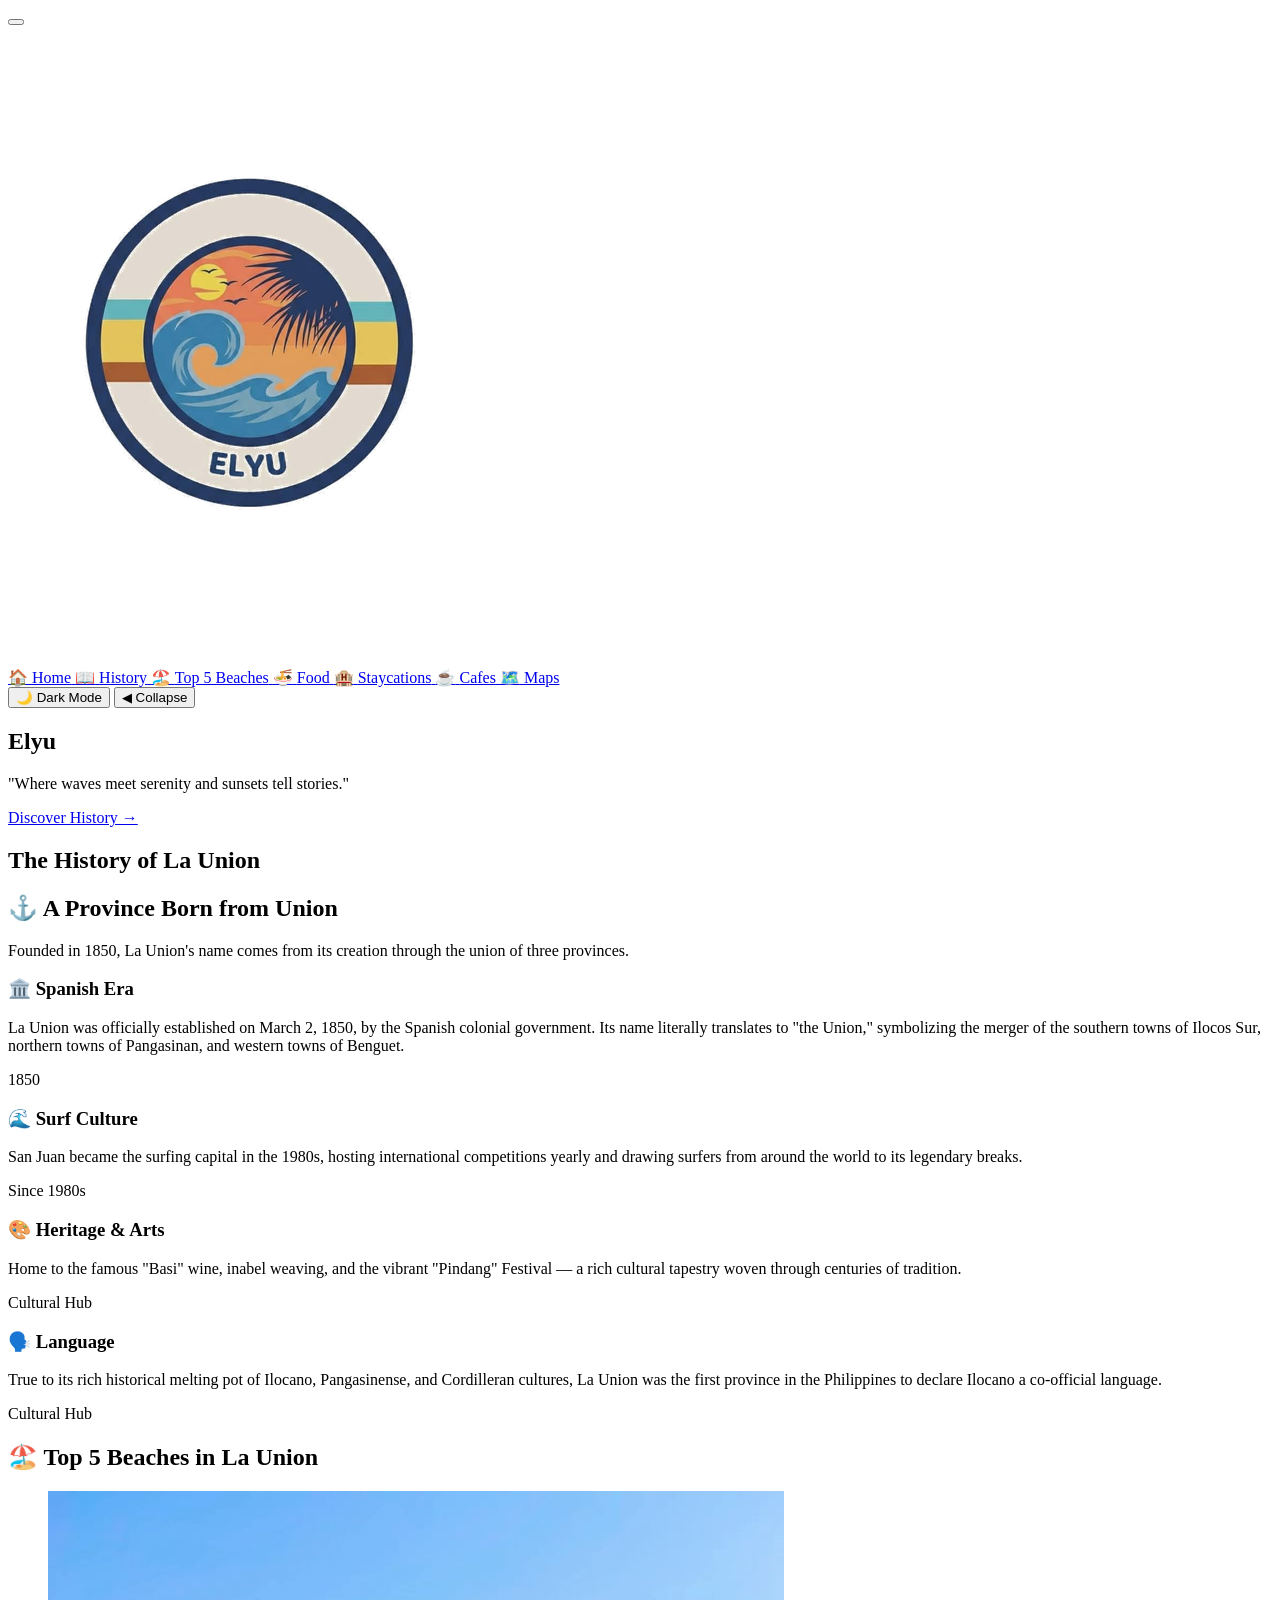
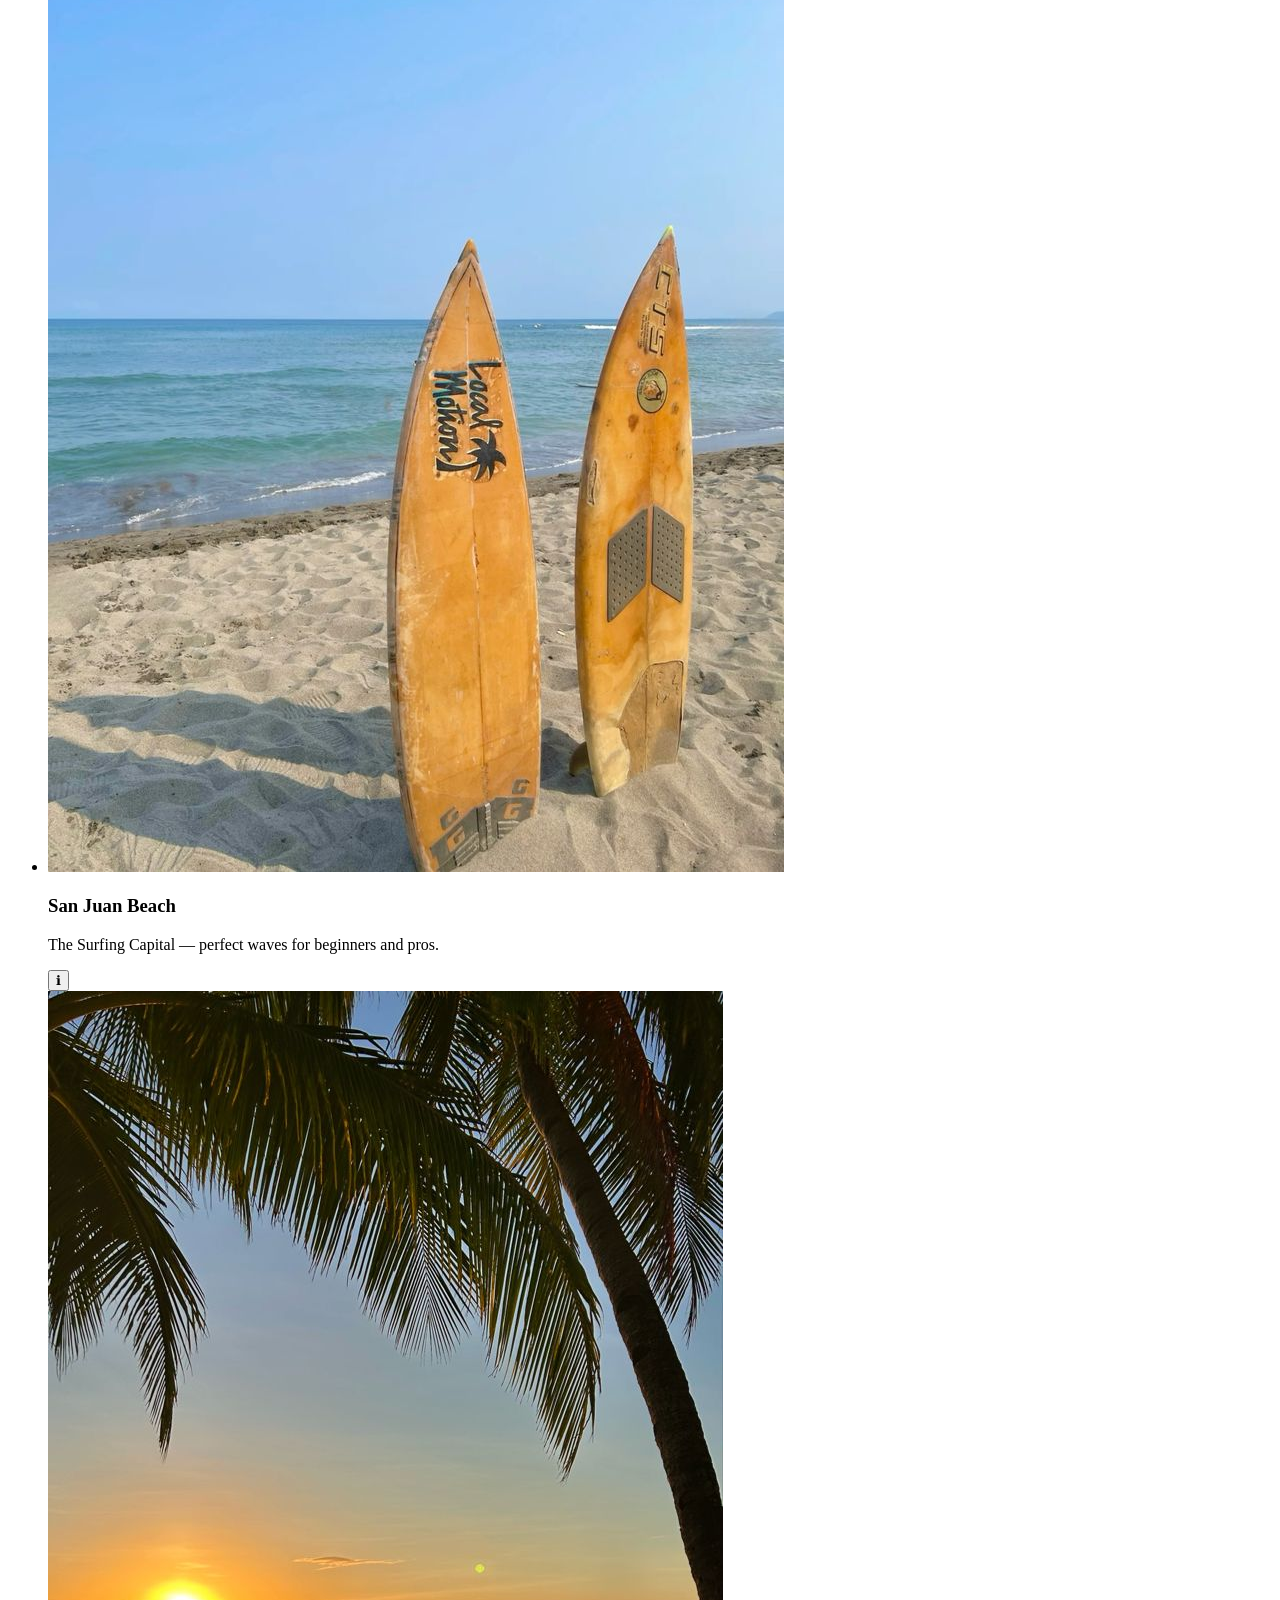
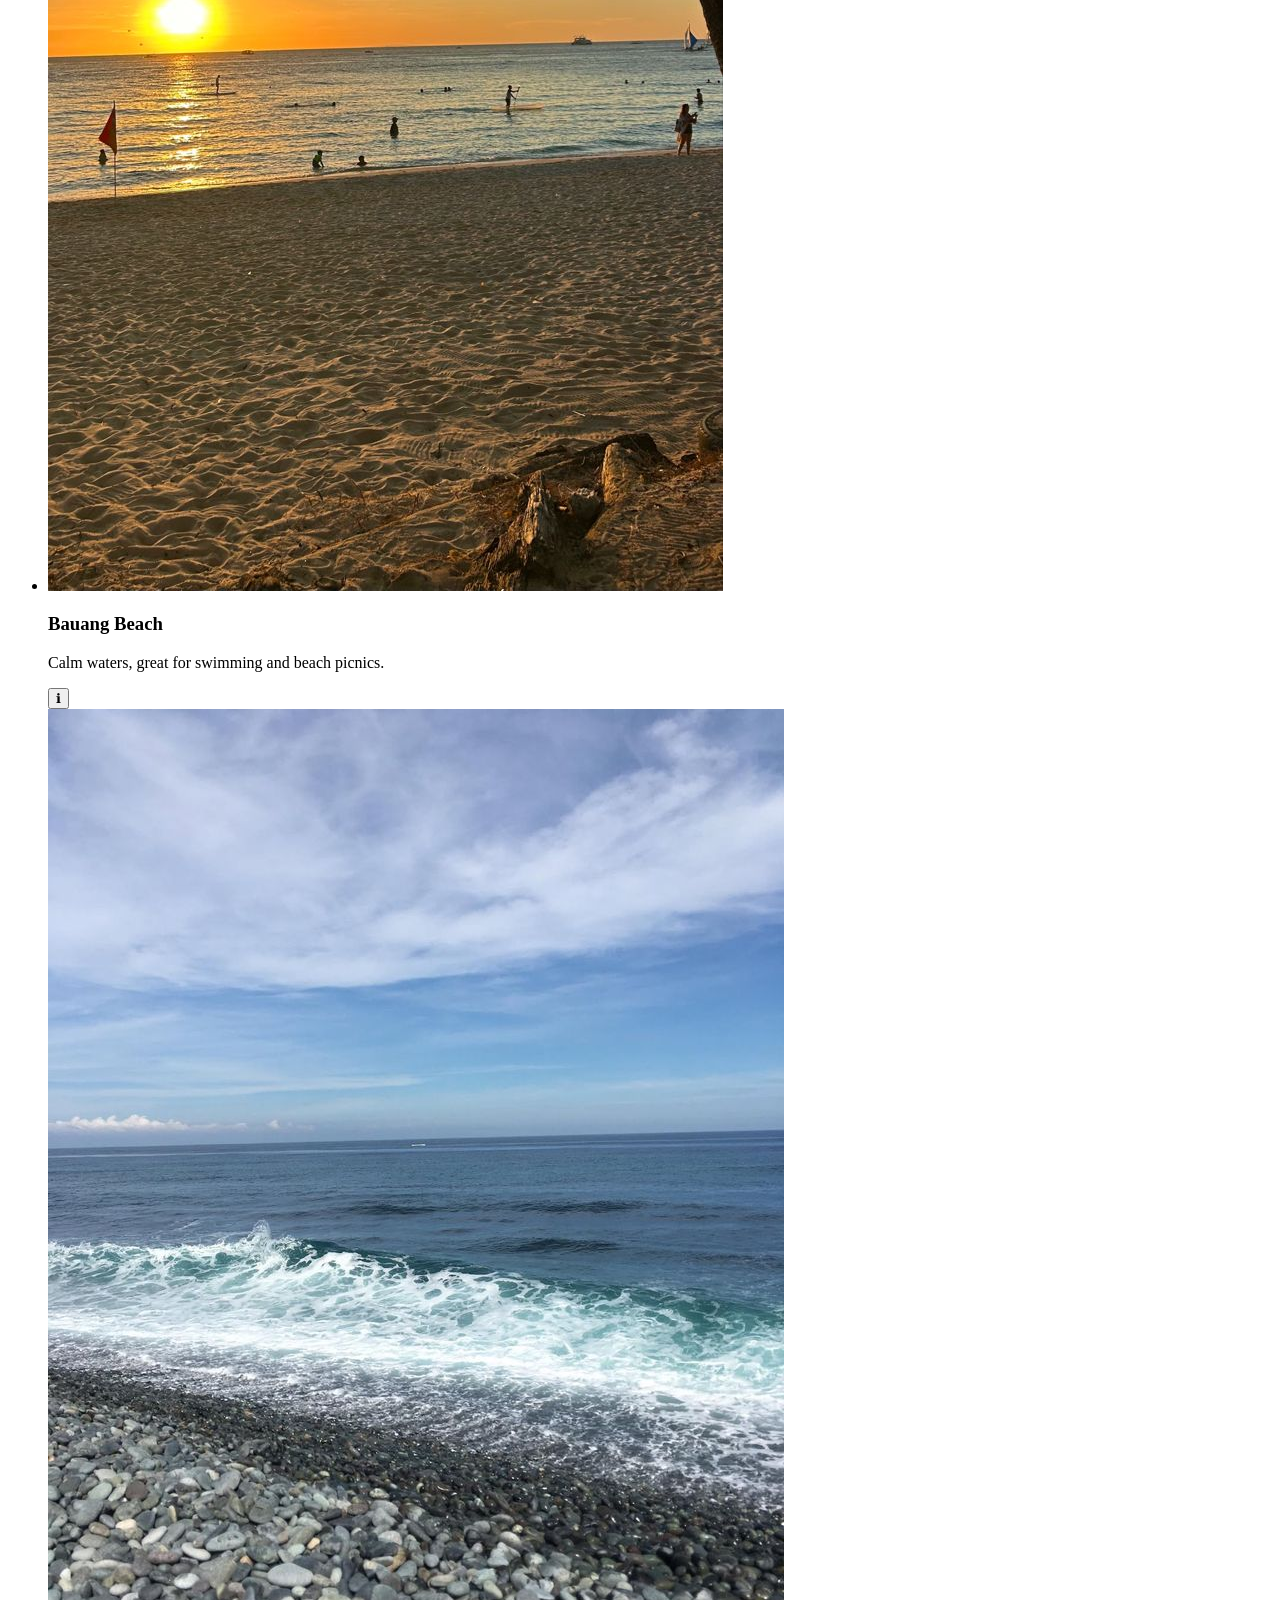
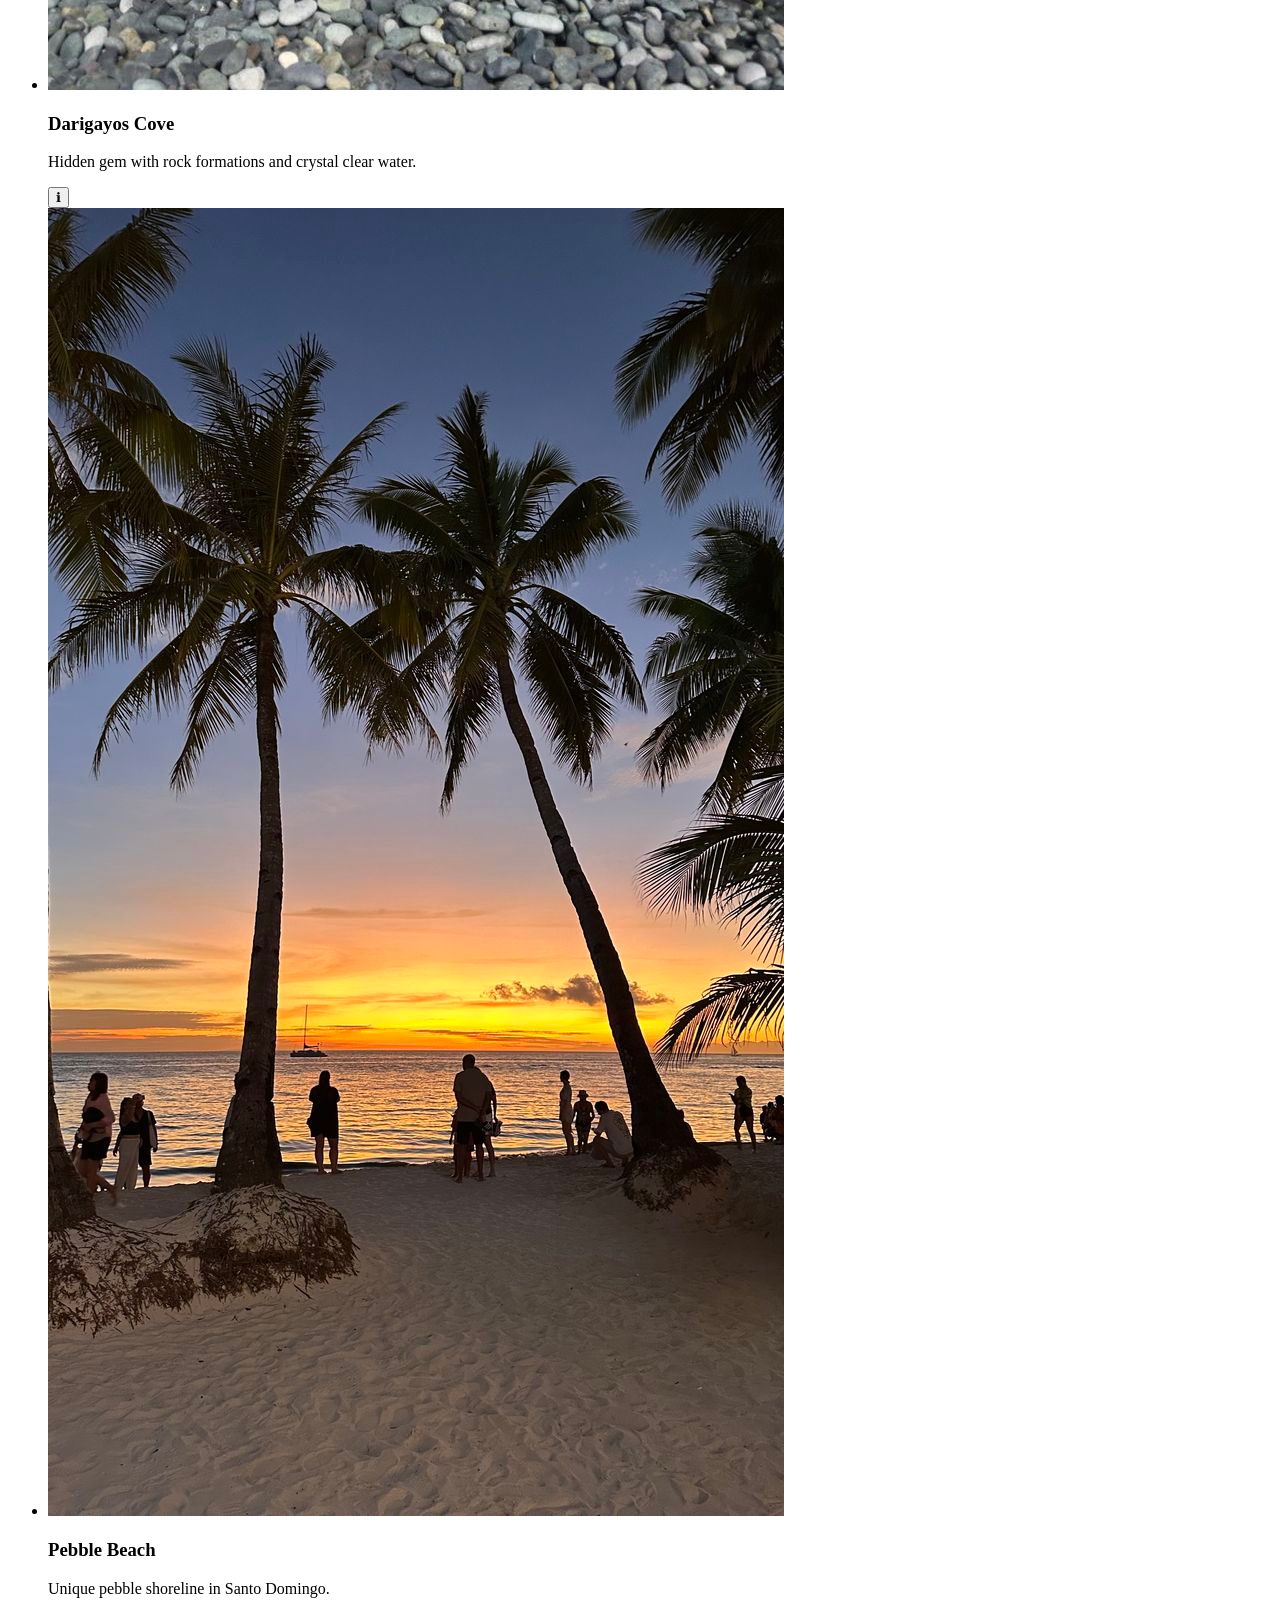
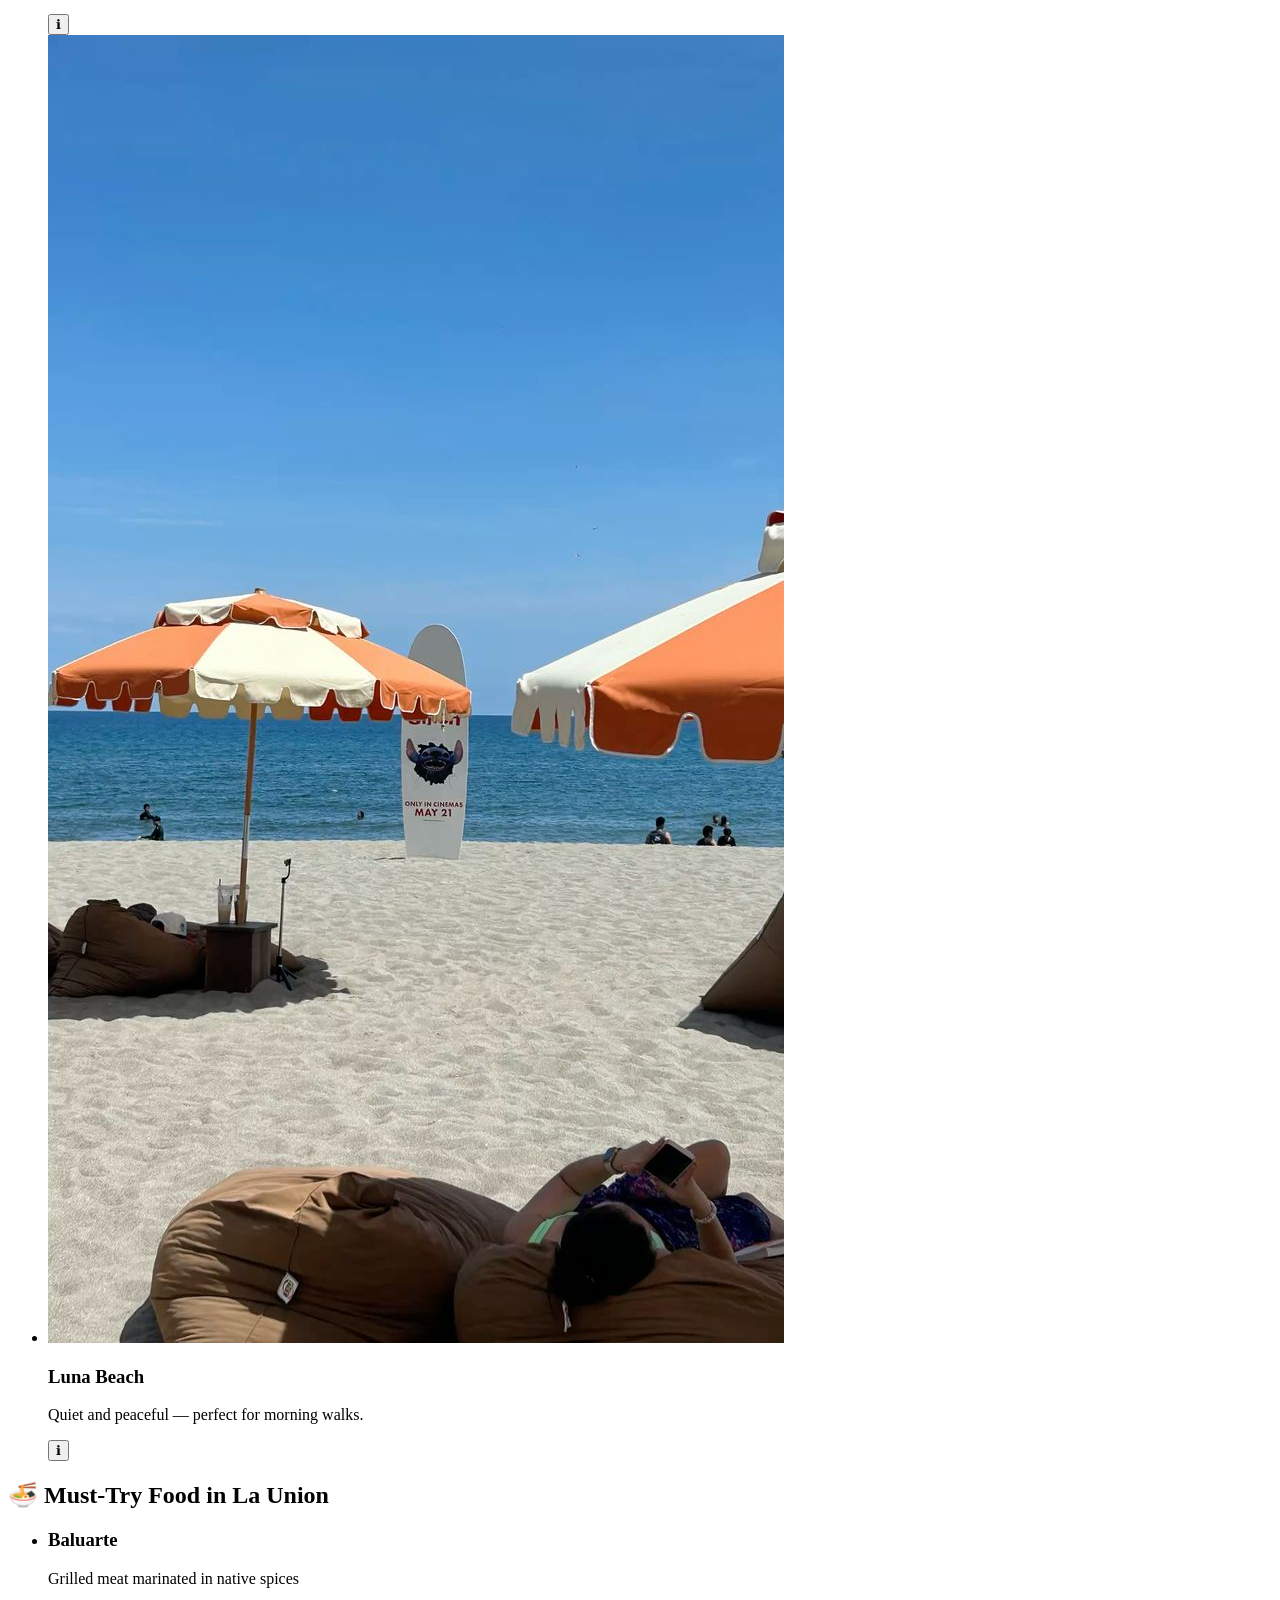
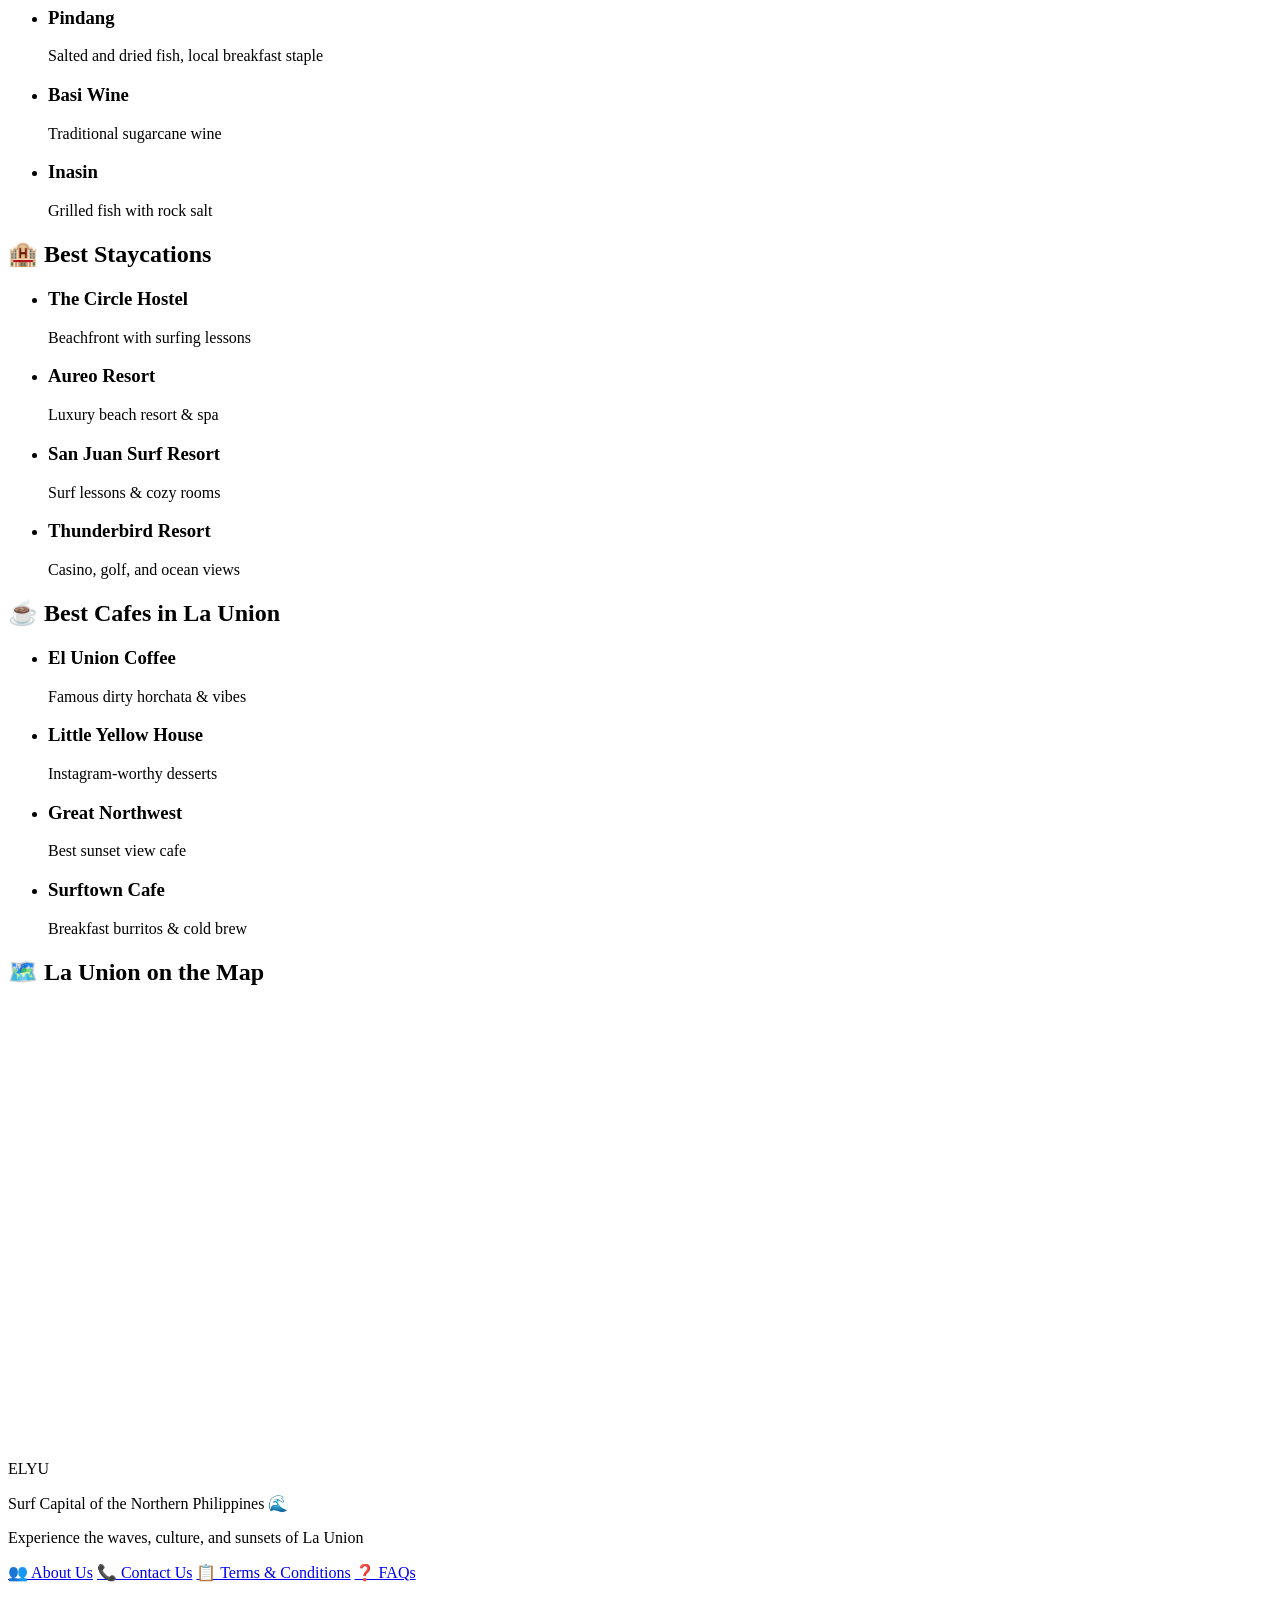
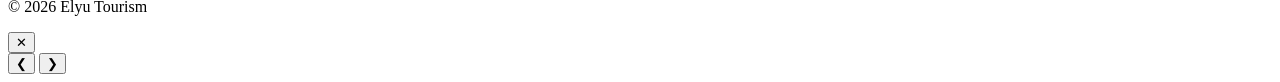
==== index.html @ 04f8121e "Update and rename LAUNION.html to index.html" ====
<!DOCTYPE html>
<html lang="en">
<head>
    <meta charset="UTF-8">
    <meta name="viewport" content="width=device-width, initial-scale=1.0">
    <title>La Union | Surf Capital of the Northern Philippines</title>
    <link rel="preconnect" href="https://fonts.googleapis.com">
    <link rel="preconnect" href="https://fonts.gstatic.com" crossorigin>
    <link href="https://fonts.googleapis.com/css2?family=Montserrat:wght@400;600;700;800&family=Poppins:wght@400;500;600&display=swap" rel="stylesheet">
    <link rel="stylesheet" href="style.css">
</head>
<body>

    <!-- HAMBURGER MENU (mobile only) -->
    <button class="hamburger-btn" id="hamburgerBtn" aria-label="Open menu" aria-expanded="false">
        <span></span><span></span><span></span>
    </button>

    <!-- SIDEBAR OVERLAY (mobile) -->
    <div class="sidebar-overlay" id="sidebarOverlay"></div>

    <!--SIDEBAR-->
    <aside class="sidebar" id="sidebar">
        <div class="logo-container">
            <img src="real.png" alt="ELYU Logo" class="real-img">
        </div>

        <nav>
            <a href="#home">
                <span class="nav-icon">🏠</span>
                <span class="nav-label">Home</span>
            </a>
            <a href="#history">
                <span class="nav-icon">📖</span>
                <span class="nav-label">History</span>
            </a>
            <a href="#beaches">
                <span class="nav-icon">🏖️</span>
                <span class="nav-label">Top 5 Beaches</span>
            </a>
            <a href="#food">
                <span class="nav-icon">🍜</span>
                <span class="nav-label">Food</span>
            </a>
            <a href="#staycations">
                <span class="nav-icon">🏨</span>
                <span class="nav-label">Staycations</span>
            </a>
            <a href="#cafes">
                <span class="nav-icon">☕</span>
                <span class="nav-label">Cafes</span>
            </a>
            <a href="#map">
                <span class="nav-icon">🗺️</span>
                <span class="nav-label">Maps</span>
            </a>
        </nav>

        <!-- Sidebar bottom controls -->
        <div class="sidebar-controls">
            <button class="dark-toggle-btn" id="darkToggle" aria-label="Toggle dark mode">
                <span class="nav-icon" id="darkIcon">🌙</span>
                <span class="btn-label" id="darkLabel">Dark Mode</span>
            </button>
            <button class="sidebar-toggle-btn" id="sidebarToggle" aria-label="Toggle sidebar">
                <span class="nav-icon" id="toggleIcon">◀</span>
                <span class="btn-label" id="toggleLabel">Collapse</span>
            </button>
        </div>
    </aside>

    <!-- MAIN CONTENT -->
    <main id="main">

        <!-- HERO SECTION -->
        <section id="home">
            <div class="hero">
                <h1>Elyu</h1>
                <p>"Where waves meet serenity and sunsets tell stories."</p>
                <a href="#history" class="explore-btn">Discover History →</a>
            </div>
        </section>

        <!-- HISTORY SECTION -->
        <section id="history">
            <h2 class="section-title">The History of La Union</h2>
            <div class="story-hero">
                <h2>⚓ A Province Born from Union</h2>
                <p>Founded in 1850, La Union's name comes from its creation through the union of three provinces.</p>
            </div>
            <div class="story-grid">
                <div class="story-card">
                    <h3>🏛️ Spanish Era</h3>
                    <p>La Union was officially established on March 2, 1850, by the Spanish colonial government. Its name literally translates to "the Union," symbolizing the merger of the southern towns of Ilocos Sur, northern towns of Pangasinan, and western towns of Benguet.</p>
                    <span class="info-badge">1850</span>
                </div>
                <div class="story-card">
                    <h3>🌊 Surf Culture</h3>
                    <p>San Juan became the surfing capital in the 1980s, hosting international competitions yearly and drawing surfers from around the world to its legendary breaks.</p>
                    <span class="info-badge">Since 1980s</span>
                </div>
                <div class="story-card">
                    <h3>🎨 Heritage & Arts</h3>
                    <p>Home to the famous "Basi" wine, inabel weaving, and the vibrant "Pindang" Festival — a rich cultural tapestry woven through centuries of tradition.</p>
                    <span class="info-badge">Cultural Hub</span>
                </div>
                <div class="story-card">
                    <h3>🗣️ Language</h3>
                    <p>True to its rich historical melting pot of Ilocano, Pangasinense, and Cordilleran cultures, La Union was the first province in the Philippines to declare Ilocano a co-official language.</p>
                    <span class="info-badge">Cultural Hub</span>
                </div>
            </div>
        </section>

        <!-- TOP 5 BEACHES -->
        <section id="beaches">
            <h2 class="section-title">🏖️ Top 5 Beaches in La Union</h2>
            <ul class="slides">
                <li data-info="beaches" data-index="0">
                    <img src="La Union 2024.jpg" alt="San Juan Beach">
                    <div class="content">
                        <h3>San Juan Beach</h3>
                        <p>The Surfing Capital — perfect waves for beginners and pros.</p>
                    </div>
                    <button class="info-trigger" aria-label="More info">ℹ</button>
                </li>
                <li data-info="beaches" data-index="1">
                    <img src="download (5).jpg" alt="Bauang Beach">
                    <div class="content">
                        <h3>Bauang Beach</h3>
                        <p>Calm waters, great for swimming and beach picnics.</p>
                    </div>
                    <button class="info-trigger" aria-label="More info">ℹ</button>
                </li>
                <li data-info="beaches" data-index="2">
                    <img src="Pebble Beach Elyu.jpg" alt="Darigayos Cove">
                    <div class="content">
                        <h3>Darigayos Cove</h3>
                        <p>Hidden gem with rock formations and crystal clear water.</p>
                    </div>
                    <button class="info-trigger" aria-label="More info">ℹ</button>
                </li>
                <li data-info="beaches" data-index="3">
                    <img src="download (2).jpg" alt="Pebble Beach">
                    <div class="content">
                        <h3>Pebble Beach</h3>
                        <p>Unique pebble shoreline in Santo Domingo.</p>
                    </div>
                    <button class="info-trigger" aria-label="More info">ℹ</button>
                </li>
                <li data-info="beaches" data-index="4">
                    <img src="luna.jpg" alt="Luna Beach">
                    <div class="content">
                        <h3>Luna Beach</h3>
                        <p>Quiet and peaceful — perfect for morning walks.</p>
                    </div>
                    <button class="info-trigger" aria-label="More info">ℹ</button>
                </li>
            </ul>
        </section>

        <!-- FOOD SECTION -->
        <section id="food">
            <h2 class="section-title">🍜 Must-Try Food in La Union</h2>
            <ul class="gallery-list">
                <li class="gallery-card" data-info="food" data-index="0">
                    <div class="img-holder" style="background-image: url('food.jpg');"></div>
                    <h3>Baluarte</h3>
                    <div class="desc">Grilled meat marinated in native spices</div>
                </li>
                <li class="gallery-card" data-info="food" data-index="1">
                    <div class="img-holder" style="background-image: url('pindand f.jpg');"></div>
                    <h3>Pindang</h3>
                    <div class="desc">Salted and dried fish, local breakfast staple</div>
                </li>
                <li class="gallery-card" data-info="food" data-index="2">
                    <div class="img-holder" style="background-image: url('base wine.jpg');"></div>
                    <h3>Basi Wine</h3>
                    <div class="desc">Traditional sugarcane wine</div>
                </li>
                <li class="gallery-card" data-info="food" data-index="3">
                    <div class="img-holder" style="background-image: url('inasin.jpg');"></div>
                    <h3>Inasin</h3>
                    <div class="desc">Grilled fish with rock salt</div>
                </li>
            </ul>
        </section>

        <!-- STAYCATIONS -->
        <section id="staycations">
            <h2 class="section-title">🏨 Best Staycations</h2>
            <ul class="gallery-list">
                <li class="gallery-card" data-info="stays" data-index="0">
                    <div class="img-holder" style="background-image: url('circle.jpg');"></div>
                    <h3>The Circle Hostel</h3>
                    <div class="desc">Beachfront with surfing lessons</div>
                </li>
                <li class="gallery-card" data-info="stays" data-index="1">
                    <div class="img-holder" style="background-image: url('aureo.jpg');"></div>
                    <h3>Aureo Resort</h3>
                    <div class="desc">Luxury beach resort & spa</div>
                </li>
                <li class="gallery-card" data-info="stays" data-index="2">
                    <div class="img-holder" style="background-image: url('san juan.jpg');"></div>
                    <h3>San Juan Surf Resort</h3>
                    <div class="desc">Surf lessons & cozy rooms</div>
                </li>
                <li class="gallery-card" data-info="stays" data-index="3">
                    <div class="img-holder" style="background-image: url('thunderbird.jpg');"></div>
                    <h3>Thunderbird Resort</h3>
                    <div class="desc">Casino, golf, and ocean views</div>
                </li>
            </ul>
        </section>

        <!-- CAFES -->
        <section id="cafes">
            <h2 class="section-title">☕ Best Cafes in La Union</h2>
            <ul class="gallery-list">
                <li class="gallery-card" data-info="cafes" data-index="0">
                    <div class="img-holder" style="background-image: url('El Union Coffee.jpg');"></div>
                    <h3>El Union Coffee</h3>
                    <div class="desc">Famous dirty horchata & vibes</div>
                </li>
                <li class="gallery-card" data-info="cafes" data-index="1">
                    <div class="img-holder" style="background-image: url('yellow.jpg');"></div>
                    <h3>Little Yellow House</h3>
                    <div class="desc">Instagram-worthy desserts</div>
                </li>
                <li class="gallery-card" data-info="cafes" data-index="2">
                    <div class="img-holder" style="background-image: url('great.jpg');"></div>
                    <h3>Great Northwest</h3>
                    <div class="desc">Best sunset view cafe</div>
                </li>
                <li class="gallery-card" data-info="cafes" data-index="3">
                    <div class="img-holder" style="background-image: url('surf cafe.jpg');"></div>
                    <h3>Surftown Cafe</h3>
                    <div class="desc">Breakfast burritos & cold brew</div>
                </li>
            </ul>
        </section>

        <!-- MAP SECTION -->
        <section id="map">
            <h2 class="section-title">🗺️ La Union on the Map</h2>
            <div class="map-container">
                <iframe
                    src="https://www.google.com/maps/embed?pb=!1m18!1m12!1m3!1d246046.20143296398!2d120.1682!3d16.6195!2m3!1f0!2f0!3f0!3m2!1i1024!2i768!4f13.1!3m3!1m2!1s0x3391c62e5bd83e51%3A0x9b7fcf5b7c98c9a6!2sLa%20Union!5e0!3m2!1sen!2sph!4v1680000000000!5m2!1sen!2sph"
                    width="100%" height="450" style="border:0; border-radius: 24px;" allowfullscreen="" loading="lazy"
                    referrerpolicy="no-referrer-when-downgrade" title="La Union Map">
                </iframe>
            </div>
        </section>

        <!-- ===== FOOTER ===== -->
        <footer>
            <div class="footer-inner">
                <div class="footer-logo">ELYU</div>
                <p>Surf Capital of the Northern Philippines 🌊</p>
                <p>Experience the waves, culture, and sunsets of La Union</p>
                <div class="footer-divider"></div>
                <div class="footer-socials">
                    <a href="about.html" rel="noopener">👥 About Us</a>
                    <a href="contact.html" rel="noopener">📞 Contact Us</a>
                    <a href="terms.html" rel="noopener">📋 Terms & Conditions</a>
                    <a href="faqs.html" rel="noopener">❓ FAQs</a>
                </div>
                <p class="footer-copy">© 2026 Elyu Tourism</p>
            </div>
        </footer>

    <!-- INFO MODAL -->
    <div class="modal-overlay" id="infoModal" role="dialog" aria-modal="true" aria-label="Info panel">
        <div class="modal-panel" id="modalPanel">
            <button class="modal-close-btn" id="modalClose" aria-label="Close">✕</button>

            <!-- Image Carousel (beaches) -->
            <div class="modal-carousel" id="modalCarousel">
                <div class="carousel-track" id="carouselTrack"></div>
                <button class="carousel-arrow carousel-prev" id="carouselPrev" aria-label="Previous image">&#10094;</button>
                <button class="carousel-arrow carousel-next" id="carouselNext" aria-label="Next image">&#10095;</button>
                <div class="carousel-indicators" id="carouselIndicators"></div>
            </div>

            <!-- Fallback banner (non-beach) -->
            <div class="modal-banner" id="modalBanner"></div>

            <div class="modal-body">
                <div class="modal-category" id="modalCategory"></div>
                <div class="modal-title" id="modalTitle"></div>
                <div class="modal-location" id="modalLocation"></div>
                <div class="modal-desc" id="modalDesc"></div>

                <!-- Restaurants section (food) -->
                <div class="modal-restaurants" id="modalRestaurants"></div>

                <div class="modal-facts" id="modalFacts"></div>
                <div class="modal-rating" id="modalRating"></div>

                <!-- Action buttons -->
                <div class="modal-actions" id="modalActions"></div>
            </div>
        </div>
    </div>

    <script src="script.js"></script>
</body>
</html>
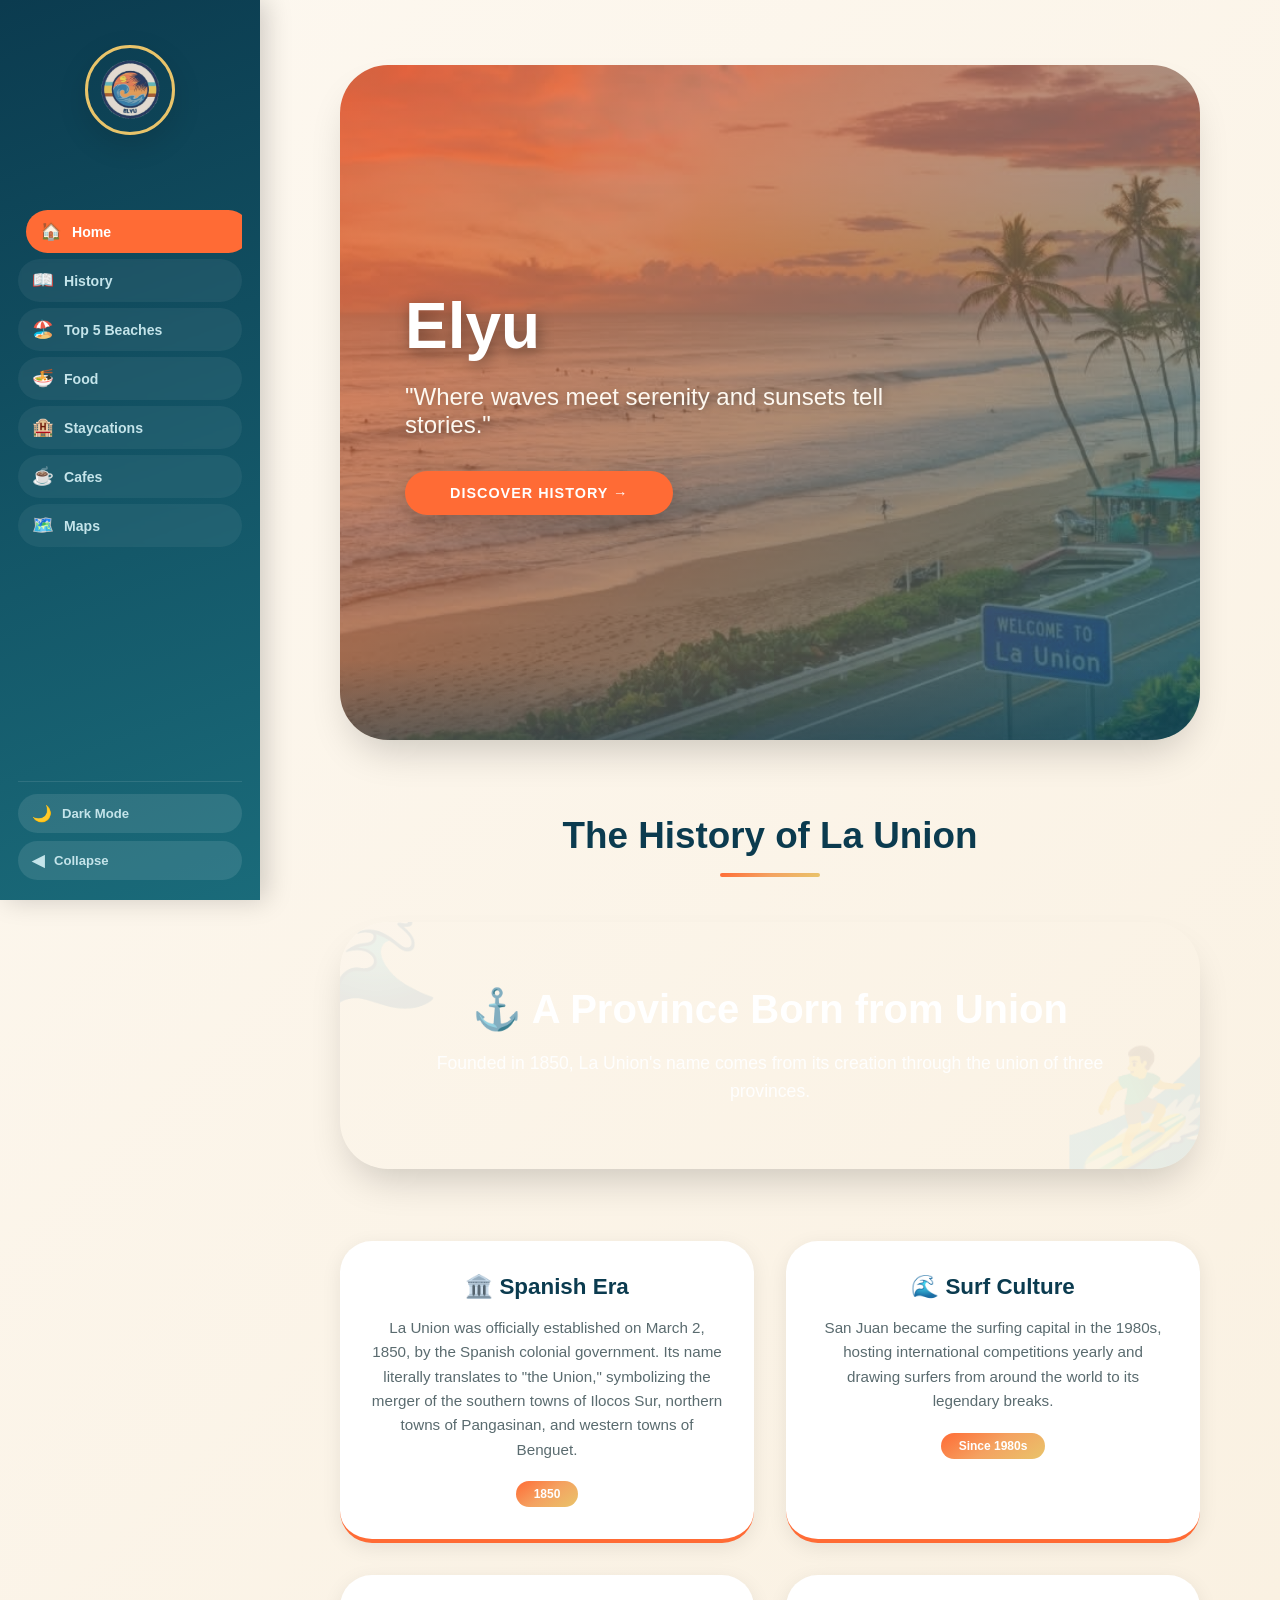
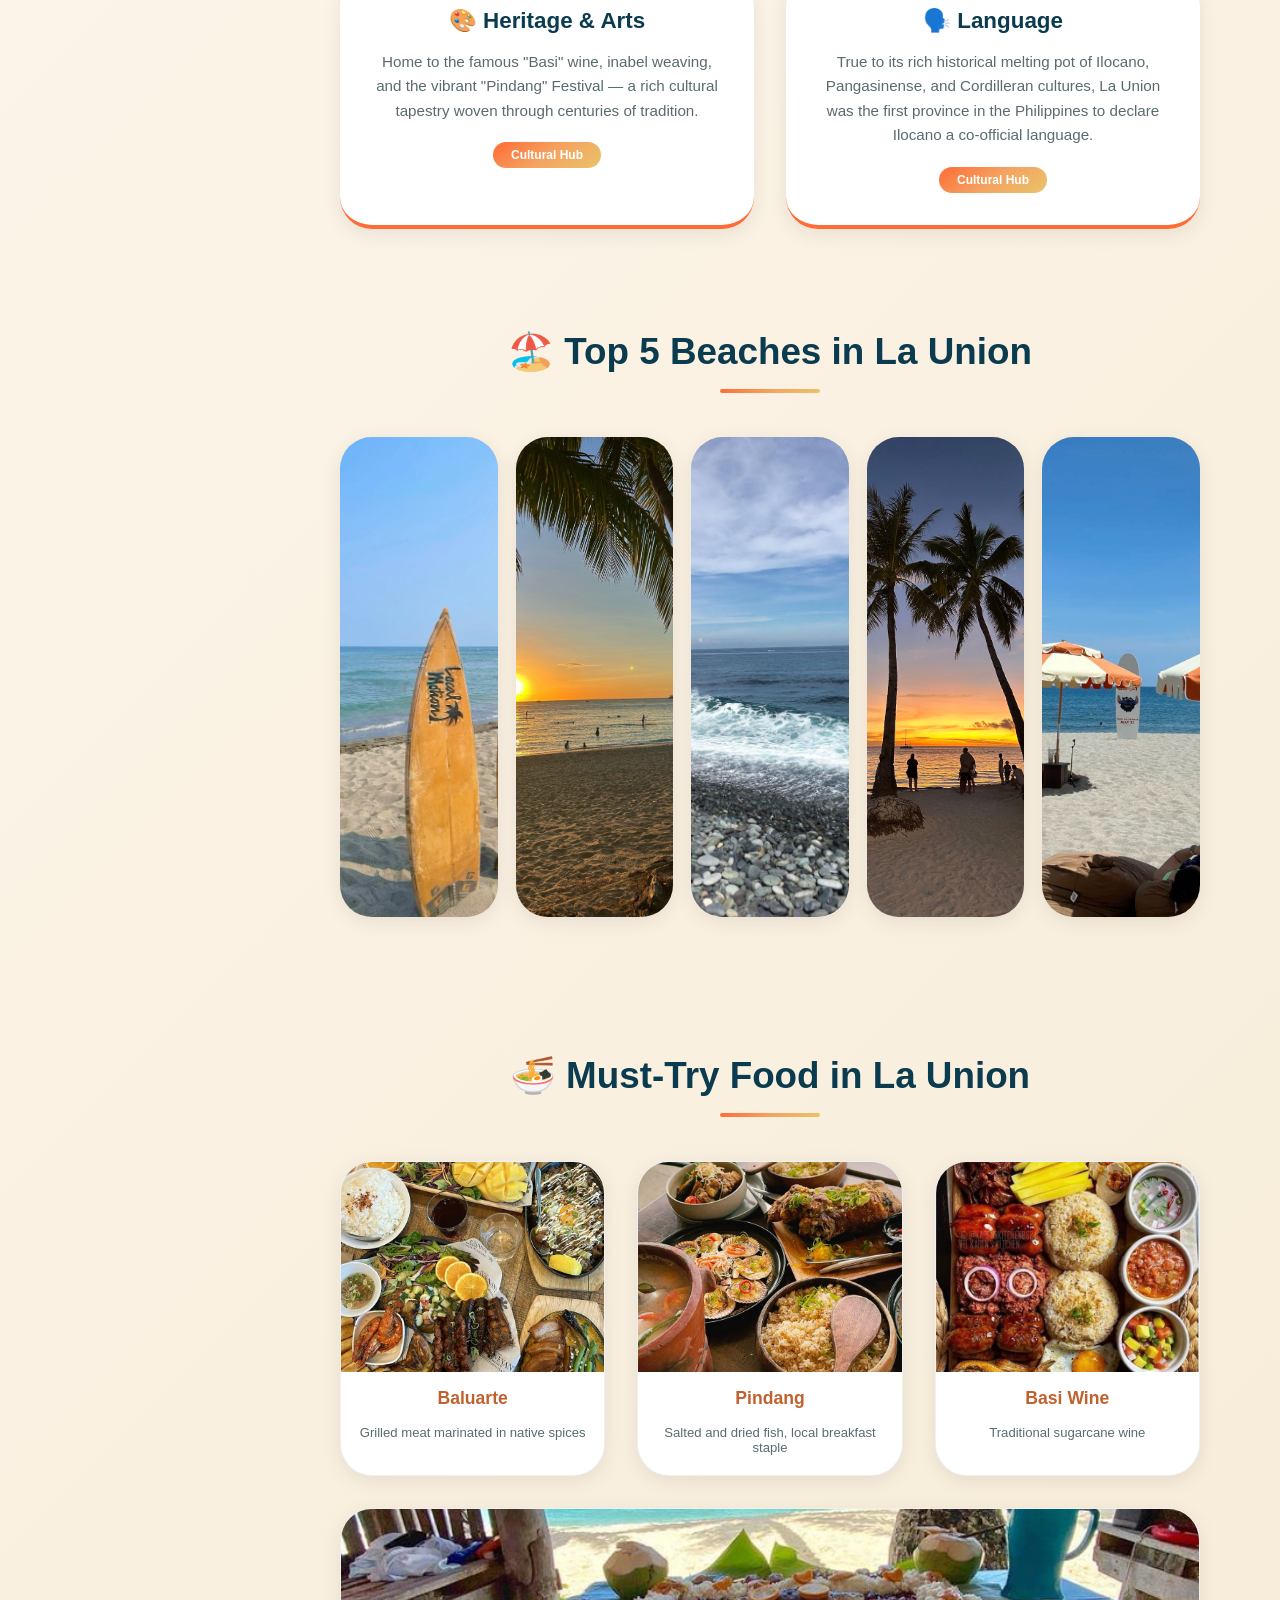
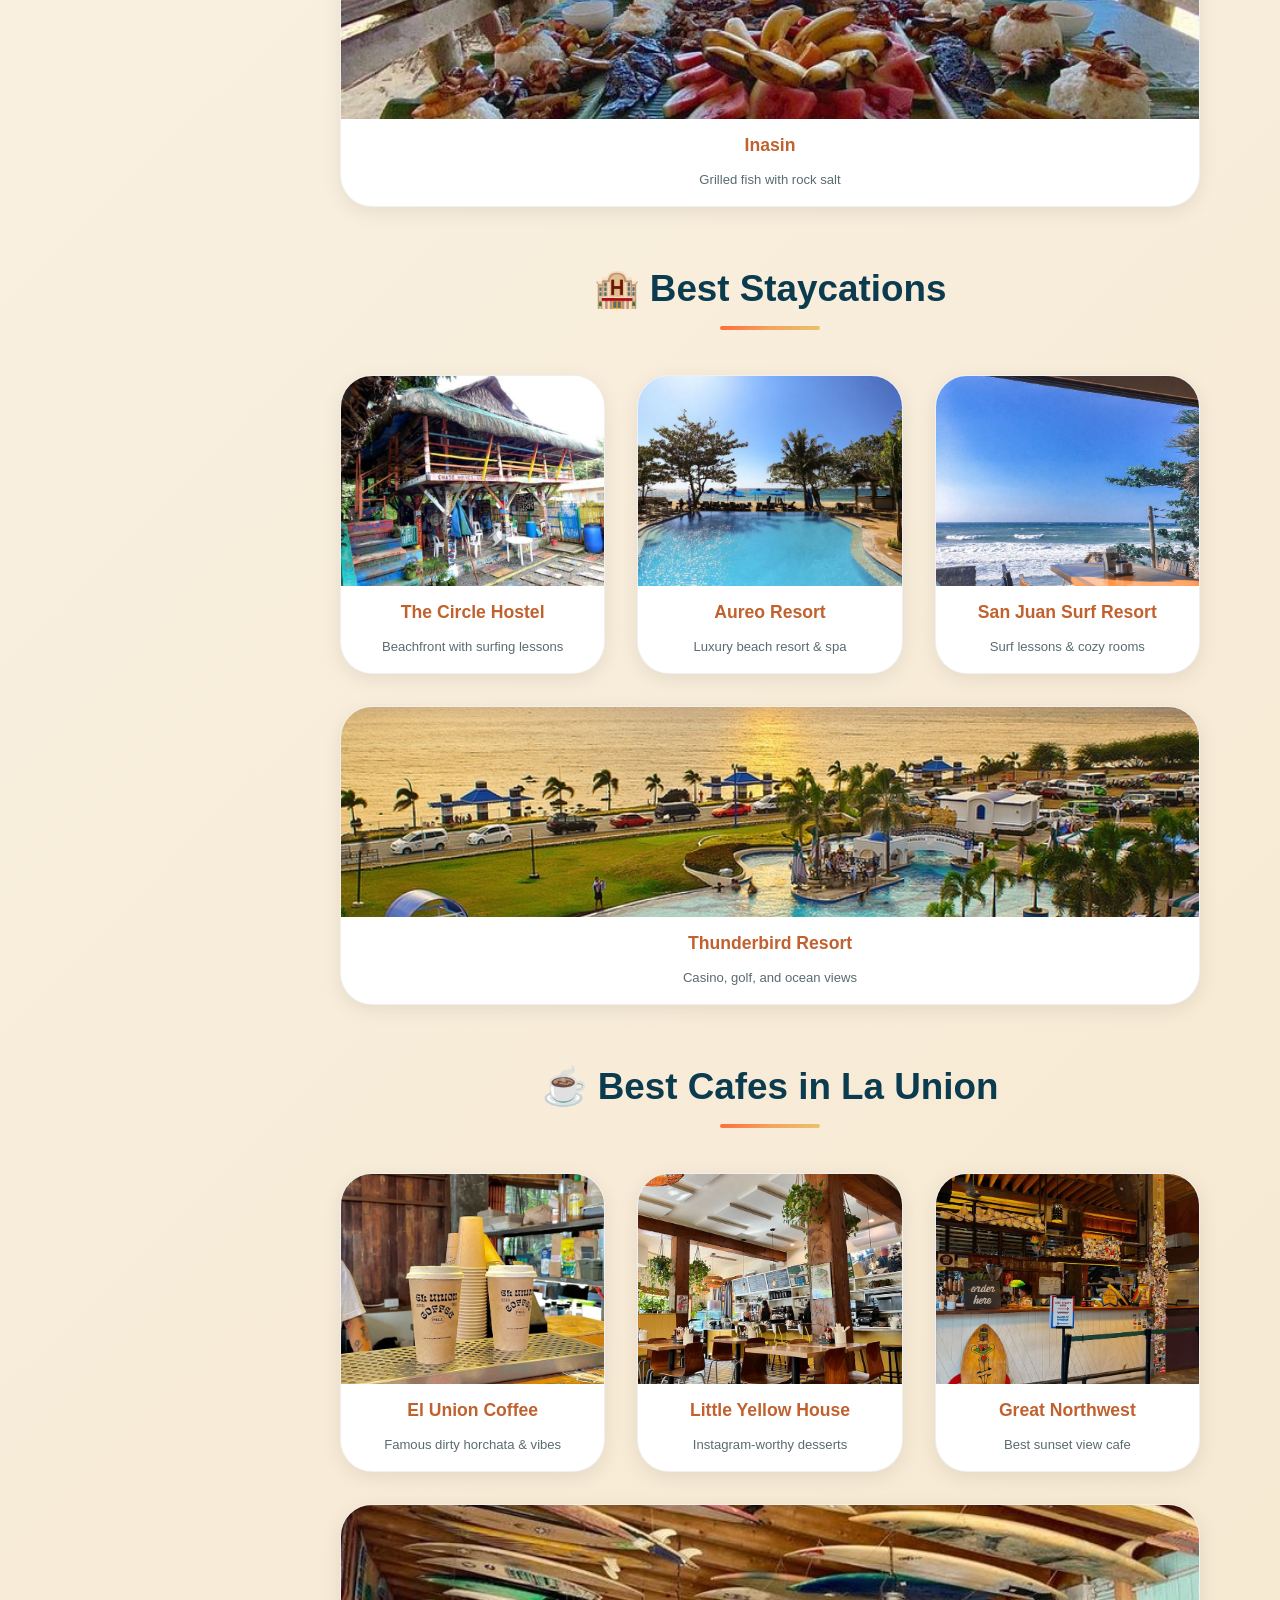
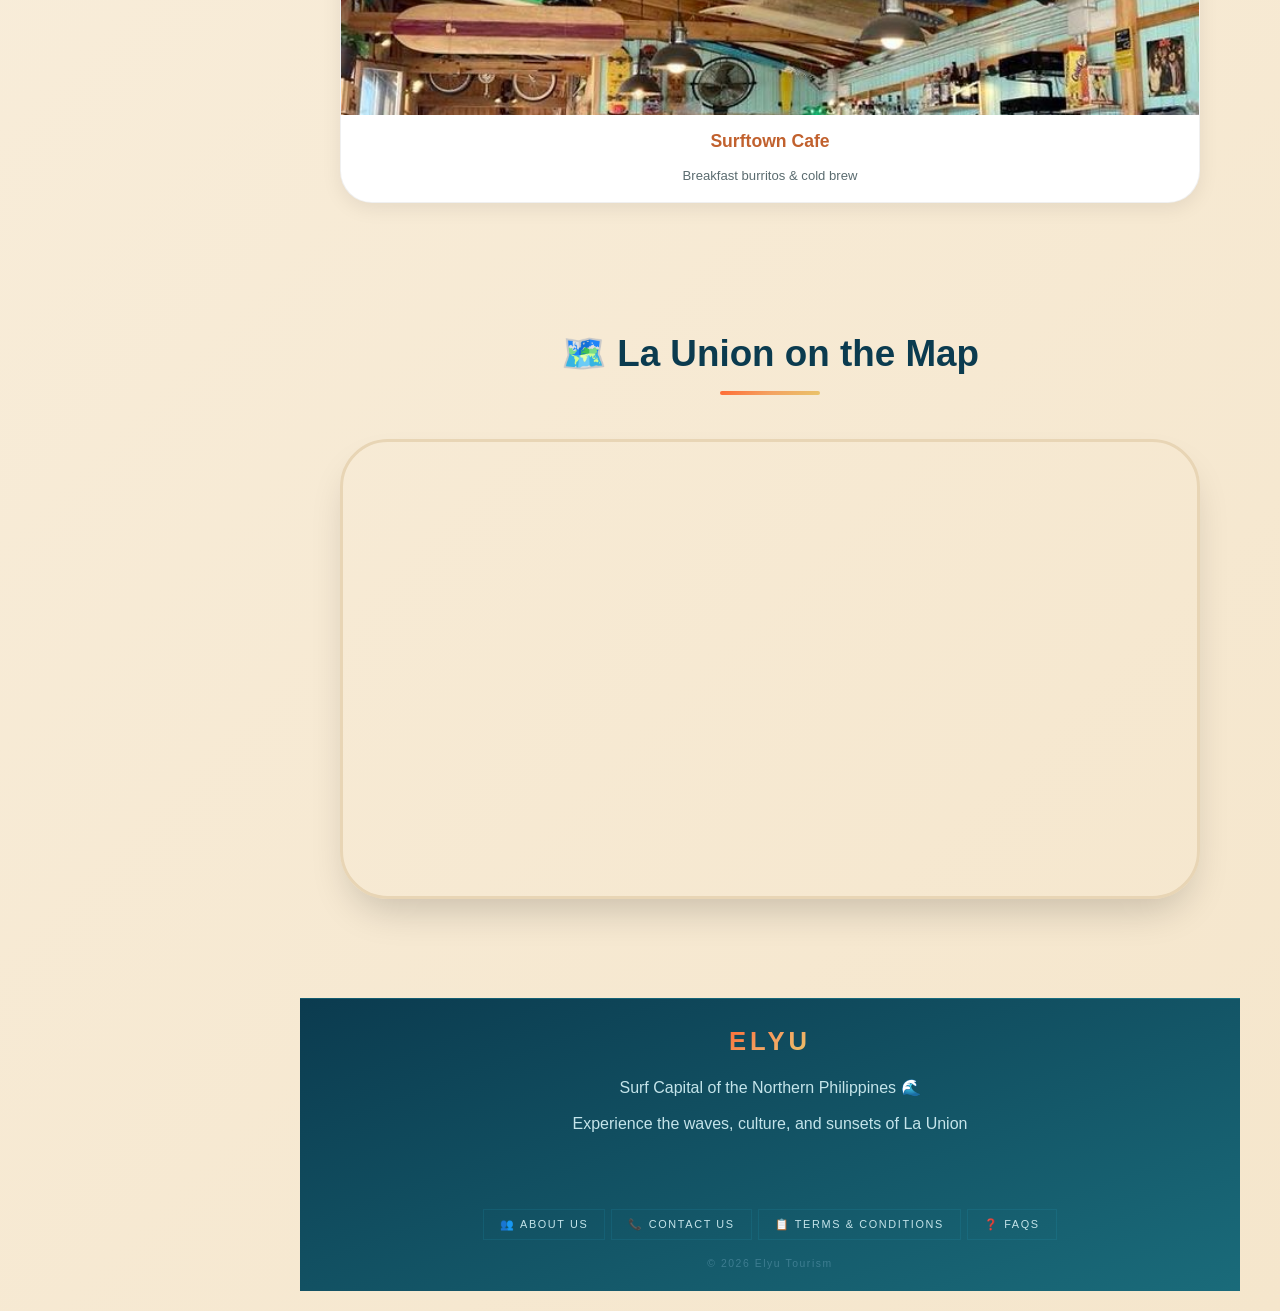
==== commit 1e9073ab: "Update index.html" ====
--- a/index.html
+++ b/index.html
@@ -1,4 +1,3 @@
-
 <!DOCTYPE html>
 <html lang="en">
 <head>
--- a/style.css
+++ b/style.css
@@ -0,0 +1,1499 @@
+/* ============================================================
+   ELYU - La Union Tourism Website
+   Enhanced CSS v2: Responsive Sidebar, Hamburger, Carousel,
+   Footer, Restaurant Cards, Schedule Button
+   WITH CLEAN DARK MODE - BRIGHT ELYU TEXT
+   ============================================================ */
+
+/* ----- RESET ----- */
+*, *::before, *::after {
+    margin: 0;
+    padding: 0;
+    box-sizing: border-box;
+}
+
+/* ============================================================
+   CSS VARIABLES — LIGHT MODE (DEFAULT)
+   ============================================================ */
+:root {
+    --primary-font: 'Montserrat', sans-serif;
+    --body-font: 'Poppins', sans-serif;
+
+    /* 🌅 SUNSET VIBES COLOR PALETTE */
+    --sunset-orange: #FF6B35;
+    --sunset-coral: #F4A261;
+    --sunset-gold: #E9C46A;
+    --sunset-pink: #E76F51;
+    --sunset-glow: #FFB347;
+
+    /* Ocean Waters */
+    --ocean-deep: #0B3B4F;
+    --ocean-wave: #1A6B7A;
+    --ocean-shallow: #4AA3B0;
+    --ocean-foam: #8DC9D4;
+    --ocean-mist: #C4E4EA;
+
+    /* Sand & Beach */
+    --sand-light: #FDF8F0;
+    --sand-warm: #F5E6CC;
+    --sand-deep: #E8D5B5;
+
+    /* Terracotta */
+    --terracotta: #C1612E;
+    --terracotta-dark: #9B451D;
+
+    /* Text */
+    --text-dark: #1E2A2E;
+    --text-light: #5A6B6F;
+    --text-white: #FFFFFF;
+
+    /* Surfaces */
+    --bg-body: linear-gradient(135deg, #FDF8F0 0%, #F5E6CC 100%);
+    --bg-card: #ffffff;
+    --bg-card-hover: #ffffff;
+    --border-card: rgba(0,0,0,0.06);
+    --text-card-title: #C1612E;
+    --text-card-desc: #5A6B6F;
+    --section-title-color: #0B3B4F;
+    --contact-bg: #ffffff;
+    --contact-text: #1E2A2E;
+
+    /* Gradients */
+    --sidebar-gradient: linear-gradient(160deg, #0B3B4F 0%, #1A6B7A 100%);
+    --hero-gradient: linear-gradient(135deg, rgba(255,107,53,0.75), rgba(26,107,122,0.65));
+    --sunset-gradient: linear-gradient(145deg, #FF6B35, #F4A261, #E9C46A);
+    --ocean-gradient: linear-gradient(145deg, #0B3B4F, #1A6B7A, #4AA3B0);
+
+    /* Layout */
+    --sidebar-width: 260px;
+    --sidebar-collapsed: 70px;
+    --transition: all 0.35s cubic-bezier(0.2, 0.9, 0.4, 1.1);
+    --transition-fast: all 0.2s ease;
+    --shadow-sm: 0 5px 20px rgba(0,0,0,0.08);
+    --shadow-md: 0 10px 30px rgba(0,0,0,0.12);
+    --shadow-lg: 0 20px 40px -12px rgba(0,0,0,0.2);
+    --border-radius-lg: 48px;
+    --border-radius-md: 32px;
+    --border-radius-sm: 24px;
+}
+
+/* ============================================================
+   DARK MODE VARIABLES
+   ============================================================ */
+body.dark-mode {
+    --sand-light: #0d1b2a;
+    --sand-warm: #0a1520;
+    --sand-deep: #112233;
+    --bg-body: linear-gradient(135deg, #0d1b2a 0%, #0a1520 100%);
+    --bg-card: #112233;
+    --bg-card-hover: #1a2e44;
+    --border-card: rgba(255,255,255,0.07);
+    --text-dark: #e8f4f8;
+    --text-light: #8aabb8;
+    --text-card-title: #FFB347;
+    --text-card-desc: #8aabb8;
+    --section-title-color: #C4E4EA;
+    --sidebar-gradient: linear-gradient(160deg, #06202e 0%, #0d3040 100%);
+    --contact-bg: #112233;
+    --contact-text: #e8f4f8;
+    --ocean-deep: #C4E4EA;
+}
+
+/* ============================================================
+   BODY
+   ============================================================ */
+html { scroll-behavior: smooth; }
+
+body {
+    font-family: var(--body-font);
+    background: var(--bg-body);
+    color: var(--text-dark);
+    min-height: 100vh;
+    transition: background 0.4s ease, color 0.4s ease;
+}
+
+/* ============================================================
+   HAMBURGER BUTTON (mobile only)
+   ============================================================ */
+.hamburger-btn {
+    display: none;
+    position: fixed;
+    top: 14px;
+    left: 14px;
+    z-index: 1100;
+    background: var(--sunset-orange);
+    border: none;
+    width: 46px;
+    height: 46px;
+    border-radius: 12px;
+    cursor: pointer;
+    flex-direction: column;
+    align-items: center;
+    justify-content: center;
+    gap: 5px;
+    padding: 10px;
+    box-shadow: var(--shadow-md);
+    transition: background 0.2s ease, transform 0.2s ease;
+}
+
+.hamburger-btn span {
+    display: block;
+    width: 22px;
+    height: 2.5px;
+    background: white;
+    border-radius: 4px;
+    transition: transform 0.3s ease, opacity 0.3s ease;
+}
+
+.hamburger-btn.open span:nth-child(1) { transform: translateY(7.5px) rotate(45deg); }
+.hamburger-btn.open span:nth-child(2) { opacity: 0; }
+.hamburger-btn.open span:nth-child(3) { transform: translateY(-7.5px) rotate(-45deg); }
+
+.hamburger-btn:hover { background: var(--terracotta-dark); transform: scale(1.05); }
+
+/* ============================================================
+   SIDEBAR OVERLAY (mobile backdrop)
+   ============================================================ */
+.sidebar-overlay {
+    display: none;
+    position: fixed;
+    inset: 0;
+    background: rgba(0,0,0,0.55);
+    backdrop-filter: blur(4px);
+    z-index: 990;
+    opacity: 0;
+    transition: opacity 0.3s ease;
+}
+
+.sidebar-overlay.active {
+    opacity: 1;
+    pointer-events: all;
+}
+
+/* ============================================================
+   SIDEBAR
+   ============================================================ */
+.sidebar {
+    width: var(--sidebar-width);
+    height: 100vh;
+    background: var(--sidebar-gradient);
+    position: fixed;
+    top: 0;
+    left: 0;
+    padding: 45px 18px 20px;
+    display: flex;
+    flex-direction: column;
+    z-index: 1000;
+    transition: width 0.38s cubic-bezier(0.4, 0, 0.2, 1),
+                padding 0.38s ease,
+                transform 0.38s cubic-bezier(0.4, 0, 0.2, 1);
+    box-shadow: 6px 0 25px rgba(0,0,0,0.18);
+    overflow: hidden;
+}
+
+.sidebar.collapsed {
+    width: var(--sidebar-collapsed);
+    padding: 45px 10px 20px;
+}
+
+/* Logo area */
+.logo-container {
+    display: flex;
+    flex-direction: column;
+    align-items: center;
+    margin-bottom: 35px;
+    transition: var(--transition);
+    min-height: 130px;
+}
+
+.sidebar.collapsed .logo-container {
+    min-height: 60px;
+    margin-bottom: 15px;
+}
+
+.real-img {
+    width: 90px;
+    height: 90px;
+    object-fit: cover;
+    border-radius: 50%;
+    border: 3px solid var(--sunset-gold);
+    box-shadow: var(--shadow-md);
+    transition: transform 0.3s ease, width 0.38s ease, height 0.38s ease;
+    flex-shrink: 0;
+}
+
+.real-img:hover { transform: scale(1.05); }
+
+.sidebar.collapsed .real-img { width: 42px; height: 42px; }
+
+.logo-text {
+    margin-top: 10px;
+    font-size: 1.4rem;
+    letter-spacing: 4px;
+    font-family: var(--primary-font);
+    font-weight: 800;
+    background: var(--sunset-gradient);
+    -webkit-background-clip: text;
+    background-clip: text;
+    color: transparent;
+    white-space: nowrap;
+    transition: opacity 0.25s ease, max-height 0.38s ease;
+    overflow: hidden;
+    max-height: 40px;
+}
+
+.sidebar.collapsed .logo-text {
+    opacity: 0;
+    max-height: 0;
+    margin-top: 0;
+}
+
+/* Nav links */
+.sidebar nav {
+    display: flex;
+    flex-direction: column;
+    gap: 6px;
+    flex: 1;
+    overflow-y: auto;
+    overflow-x: hidden;
+    scrollbar-width: none;
+}
+.sidebar nav::-webkit-scrollbar { display: none; }
+
+.sidebar nav a {
+    color: var(--ocean-mist);
+    text-decoration: none;
+    font-weight: 600;
+    padding: 11px 14px;
+    border-radius: 50px;
+    transition: var(--transition);
+    background: rgba(255,255,255,0.06);
+    backdrop-filter: blur(2px);
+    font-size: 0.88rem;
+    display: flex;
+    align-items: center;
+    gap: 10px;
+    white-space: nowrap;
+    overflow: hidden;
+}
+
+.sidebar nav a .nav-icon {
+    font-size: 1.1rem;
+    flex-shrink: 0;
+    width: 22px;
+    text-align: center;
+}
+
+.nav-label { transition: opacity 0.25s ease; }
+.sidebar.collapsed .nav-label { opacity: 0; }
+
+.sidebar nav a:hover {
+    background: var(--sunset-orange);
+    color: white;
+    transform: translateX(5px);
+    box-shadow: var(--shadow-sm);
+}
+
+.sidebar.collapsed nav a:hover { transform: translateX(0) scale(1.1); }
+
+/* Sidebar bottom controls */
+.sidebar-controls {
+    display: flex;
+    flex-direction: column;
+    gap: 8px;
+    margin-top: 12px;
+    padding-top: 12px;
+    border-top: 1px solid rgba(255,255,255,0.1);
+}
+
+.sidebar-toggle-btn {
+    background: rgba(255,255,255,0.1);
+    border: none;
+    color: var(--ocean-mist);
+    padding: 10px 14px;
+    border-radius: 50px;
+    cursor: pointer;
+    font-size: 1rem;
+    transition: var(--transition);
+    display: flex;
+    align-items: center;
+    gap: 10px;
+    font-family: var(--body-font);
+    font-weight: 600;
+    white-space: nowrap;
+    overflow: hidden;
+}
+
+.sidebar-toggle-btn:hover { background: var(--sunset-orange); color: white; }
+.sidebar-toggle-btn .btn-label { transition: opacity 0.25s ease; font-size: 0.82rem; }
+.sidebar.collapsed .sidebar-toggle-btn .btn-label { opacity: 0; }
+
+/* Dark Mode Toggle Button */
+.dark-toggle-btn {
+    background: rgba(255,255,255,0.1);
+    border: none;
+    color: var(--ocean-mist);
+    padding: 10px 14px;
+    border-radius: 50px;
+    cursor: pointer;
+    font-size: 1rem;
+    transition: var(--transition);
+    display: flex;
+    align-items: center;
+    gap: 10px;
+    font-family: var(--body-font);
+    font-weight: 600;
+    white-space: nowrap;
+    overflow: hidden;
+}
+
+.dark-toggle-btn:hover { background: var(--sunset-gold); color: var(--ocean-deep); }
+.dark-toggle-btn .btn-label { font-size: 0.82rem; transition: opacity 0.25s ease; }
+.sidebar.collapsed .dark-toggle-btn .btn-label { opacity: 0; }
+
+/* ============================================================
+   MAIN CONTENT
+   ============================================================ */
+main {
+    margin-left: var(--sidebar-width);
+    width: calc(100% - var(--sidebar-width));
+    padding: 20px 40px;
+    transition: margin-left 0.38s cubic-bezier(0.4,0,0.2,1),
+                width 0.38s cubic-bezier(0.4,0,0.2,1);
+}
+
+main.shifted {
+    margin-left: var(--sidebar-collapsed);
+    width: calc(100% - var(--sidebar-collapsed));
+}
+
+section {
+    min-height: 85vh;
+    padding: 30px 40px;
+    display: flex;
+    flex-direction: column;
+    justify-content: center;
+    scroll-margin-top: 20px;
+}
+
+/* ============================================================
+   HERO SECTION
+   ============================================================ */
+.hero {
+    background: var(--hero-gradient), url('LAUNION.jpg');
+    background-size: cover;
+    background-position: center 30%;
+    background-repeat: no-repeat;
+    border-radius: var(--border-radius-lg);
+    padding: 90px 65px;
+    min-height: 75vh;
+    display: flex;
+    flex-direction: column;
+    justify-content: center;
+    box-shadow: var(--shadow-lg);
+    position: relative;
+    overflow: hidden;
+}
+
+.hero::before {
+    content: '';
+    position: absolute;
+    bottom: 0; left: 0; right: 0;
+    height: 80px;
+    background: linear-gradient(to top, rgba(11,59,79,0.4), transparent);
+    pointer-events: none;
+}
+
+.hero h1 {
+    font-size: clamp(2.5rem, 5vw, 5.5rem);
+    font-weight: 800;
+    font-family: var(--primary-font);
+    color: white;
+    text-shadow: 2px 4px 15px rgba(0,0,0,0.4);
+    line-height: 1.15;
+    margin-bottom: 1.2rem;
+    max-width: 750px;
+    position: relative;
+    z-index: 3;
+    animation: fadeSlideUp 0.9s ease both;
+}
+
+.hero p {
+    font-size: clamp(1rem, 2vw, 1.5rem);
+    color: var(--sand-light);
+    font-weight: 500;
+    max-width: 550px;
+    text-shadow: 1px 2px 8px rgba(0,0,0,0.3);
+    margin-bottom: 2rem;
+    position: relative;
+    z-index: 3;
+    animation: fadeSlideUp 0.9s 0.15s ease both;
+}
+
+@keyframes fadeSlideUp {
+    from { opacity: 0; transform: translateY(30px); }
+    to   { opacity: 1; transform: translateY(0); }
+}
+
+/* ============================================================
+   BUTTONS
+   ============================================================ */
+.explore-btn {
+    font-size: 0.9rem;
+    background: var(--sunset-orange);
+    color: white;
+    padding: 14px 45px;
+    border-radius: 50px;
+    text-decoration: none;
+    font-weight: 700;
+    text-transform: uppercase;
+    font-family: var(--primary-font);
+    width: fit-content;
+    transition: var(--transition);
+    box-shadow: 0 8px 25px rgba(0,0,0,0.2);
+    border: none;
+    cursor: pointer;
+    letter-spacing: 1px;
+    position: relative;
+    z-index: 3;
+    animation: fadeSlideUp 0.9s 0.3s ease both;
+}
+
+.explore-btn:hover {
+    background: var(--terracotta-dark);
+    transform: translateY(-3px);
+    box-shadow: 0 15px 30px rgba(0,0,0,0.25);
+}
+
+.btn-small {
+    background: var(--sunset-orange);
+    border: none;
+    padding: 12px 32px;
+    border-radius: 50px;
+    font-weight: 600;
+    color: white;
+    margin-top: 1rem;
+    cursor: pointer;
+    transition: var(--transition);
+    font-family: var(--primary-font);
+    font-size: 0.88rem;
+}
+
+.btn-small:hover { background: var(--terracotta-dark); transform: translateY(-2px); }
+
+.btn-ocean {
+    background: var(--ocean-gradient);
+    border: none;
+    padding: 12px 32px;
+    border-radius: 50px;
+    font-weight: 600;
+    color: white;
+    margin-top: 0.6rem;
+    cursor: pointer;
+    transition: var(--transition);
+    font-family: var(--primary-font);
+    font-size: 0.88rem;
+    text-decoration: none;
+    display: inline-flex;
+    align-items: center;
+    gap: 6px;
+}
+
+.btn-ocean:hover { opacity: 0.88; transform: translateY(-2px); box-shadow: var(--shadow-md); }
+
+/* ============================================================
+   SECTION TITLES
+   ============================================================ */
+.section-title {
+    font-size: 2.3rem;
+    font-family: var(--primary-font);
+    text-align: center;
+    margin-bottom: 2.8rem;
+    color: var(--section-title-color);
+    font-weight: 800;
+    position: relative;
+    transition: color 0.4s ease;
+}
+
+.section-title::after {
+    content: '';
+    display: block;
+    width: 100px;
+    height: 4px;
+    background: var(--sunset-gradient);
+    margin: 1rem auto 0;
+    border-radius: 4px;
+}
+
+/* ============================================================
+   HISTORY / STORY SECTION
+   ============================================================ */
+.story-hero {
+    background: linear-gradient(135deg, rgba(11,59,79,0.92), rgba(255,107,53,0.85)),
+        url('https://images.unsplash.com/photo-1589330273594-fade1ee91647?q=80&w=2070&auto=format');
+    background-size: cover;
+    background-position: center;
+    background-attachment: fixed;
+    border-radius: var(--border-radius-lg);
+    padding: 4rem 3rem;
+    text-align: center;
+    margin-bottom: 3.5rem;
+    color: white;
+    box-shadow: var(--shadow-lg);
+    position: relative;
+    overflow: hidden;
+}
+
+body.dark-mode .story-hero 
+    /* Dark mode hero background - night time effect only */
+body.dark-mode .hero {
+    background: linear-gradient(135deg, 
+                rgba(10, 10, 30, 0.85), 
+                rgba(30, 20, 50, 0.8),
+                rgba(0, 0, 0, 0.7)),
+                url('LAUNION.jpg');
+    background-size: cover;
+    background-position: center 30%;
+    background-repeat: no-repeat;
+}
+
+.story-hero::before { content: '🏄‍♂️'; position: absolute; font-size: 8rem; opacity: 0.08; bottom: -20px; right: -20px; pointer-events: none; }
+.story-hero::after  { content: '🌊'; position: absolute; font-size: 6rem; opacity: 0.08; top: -20px; left: -20px; pointer-events: none; }
+
+.story-hero h2 { font-size: 2.5rem; font-weight: 800; font-family: var(--primary-font); margin-bottom: 1rem; }
+.story-hero p  { font-size: 1.1rem; max-width: 700px; margin: 0 auto; opacity: 0.95; line-height: 1.6; }
+
+.story-grid {
+    display: grid;
+    grid-template-columns: repeat(auto-fit, minmax(300px, 1fr));
+    gap: 2rem;
+    margin-top: 1rem;
+}
+
+.story-card {
+    background: var(--bg-card);
+    border-radius: var(--border-radius-md);
+    padding: 2rem 1.8rem;
+    transition: var(--transition);
+    box-shadow: var(--shadow-sm);
+    border-bottom: 4px solid var(--sunset-orange);
+    position: relative;
+    overflow: hidden;
+    text-align: center;
+}
+
+.story-card::before {
+    content: '';
+    position: absolute;
+    top: 0; left: 0; right: 0;
+    height: 4px;
+    background: var(--sunset-gradient);
+    opacity: 0;
+    transition: var(--transition);
+}
+
+.story-card:hover::before { opacity: 1; }
+.story-card:hover { transform: translateY(-10px); box-shadow: var(--shadow-lg); }
+
+.story-card h3 { color: var(--section-title-color); margin-bottom: 1rem; font-size: 1.4rem; font-weight: 700; font-family: var(--primary-font); }
+.story-card p  { color: var(--text-card-desc); line-height: 1.6; margin-bottom: 1.2rem; font-size: 0.95rem; }
+
+.info-badge {
+    display: inline-flex;
+    align-items: center;
+    background: var(--sunset-gradient);
+    padding: 6px 18px;
+    border-radius: 50px;
+    font-size: 0.75rem;
+    font-weight: 700;
+    color: white;
+    transition: var(--transition);
+}
+
+.story-card:hover .info-badge { transform: scale(1.05); box-shadow: 0 4px 12px rgba(255,107,53,0.3); }
+
+/* ============================================================
+   BEACHES SLIDER
+   ============================================================ */
+.slides {
+    display: flex;
+    width: 100%;
+    height: 480px;
+    gap: 18px;
+    list-style: none;
+    margin-bottom: 35px;
+}
+
+.slides li {
+    flex: 1;
+    position: relative;
+    overflow: hidden;
+    border-radius: var(--border-radius-md);
+    transition: flex 0.6s cubic-bezier(0.25,1,0.5,1);
+    cursor: pointer;
+    background: var(--sand-deep);
+    display: flex;
+    align-items: center;
+    justify-content: center;
+    box-shadow: var(--shadow-sm);
+}
+
+.slides li:hover { flex: 4.5; }
+
+.slides img { width: 100%; height: 100%; object-fit: cover; pointer-events: none; }
+
+.content {
+    position: absolute;
+    bottom: 0; left: 0; right: 0;
+    padding: 30px 25px;
+    background: linear-gradient(transparent, rgba(11,59,79,0.9));
+    color: white;
+    opacity: 0;
+    transition: opacity 0.4s ease;
+}
+
+.slides li:hover .content { opacity: 1; }
+.content h3 { font-size: 1.4rem; font-family: var(--primary-font); margin-bottom: 5px; }
+.content p  { font-size: 0.85rem; opacity: 0.9; }
+
+.info-trigger {
+    position: absolute;
+    top: 12px;
+    right: 12px;
+    background: var(--sunset-orange);
+    color: white;
+    border: none;
+    width: 36px;
+    height: 36px;
+    border-radius: 50%;
+    font-size: 1rem;
+    cursor: pointer;
+    opacity: 0;
+    transition: opacity 0.3s ease, transform 0.3s ease;
+    display: flex;
+    align-items: center;
+    justify-content: center;
+    z-index: 5;
+    box-shadow: var(--shadow-sm);
+}
+
+.slides li:hover .info-trigger { opacity: 1; }
+.info-trigger:hover { transform: scale(1.15); }
+
+/* ============================================================
+   GALLERY CARDS (Food / Staycations / Cafes)
+   ============================================================ */
+.gallery-list {
+    display: flex;
+    flex-wrap: wrap;
+    gap: 2rem;
+    list-style: none;
+    justify-content: center;
+}
+
+.gallery-card {
+    flex: 1 1 230px;
+    background: var(--bg-card);
+    border-radius: var(--border-radius-md);
+    overflow: hidden;
+    transition: var(--transition);
+    cursor: pointer;
+    box-shadow: var(--shadow-sm);
+    display: flex;
+    flex-direction: column;
+    min-width: 190px;
+    border: 1px solid var(--border-card);
+}
+
+.gallery-card:hover { transform: translateY(-10px); box-shadow: var(--shadow-lg); }
+
+.img-holder {
+    height: 210px;
+    background-size: cover;
+    background-position: center;
+    transition: transform 0.5s ease;
+    position: relative;
+}
+
+.gallery-card:hover .img-holder { transform: scale(1.07); }
+
+.gallery-card h3 {
+    background: var(--bg-card);
+    margin: 0;
+    padding: 1rem;
+    font-size: 1.1rem;
+    font-weight: 700;
+    text-align: center;
+    color: var(--text-card-title);
+    transition: var(--transition);
+}
+
+.gallery-card:hover h3 { background: var(--sunset-orange); color: white; }
+
+.gallery-card .desc {
+    padding: 0 1rem 1.2rem;
+    font-size: 0.82rem;
+    color: var(--text-card-desc);
+    text-align: center;
+}
+
+/* ============================================================
+   MAP SECTION
+   ============================================================ */
+.map-container {
+    border-radius: var(--border-radius-lg);
+    overflow: hidden;
+    box-shadow: var(--shadow-lg);
+    border: 3px solid var(--sand-deep);
+    width: 100%;
+}
+
+body.dark-mode .map-container { border-color: rgba(255,255,255,0.1); }
+
+/* ============================================================
+   MODAL — Base
+   ============================================================ */
+.modal-overlay {
+    position: fixed;
+    inset: 0;
+    background: rgba(0,0,0,0.72);
+    backdrop-filter: blur(10px);
+    z-index: 9000;
+    display: flex;
+    align-items: center;
+    justify-content: center;
+    padding: 20px;
+    opacity: 0;
+    pointer-events: none;
+    transition: opacity 0.3s ease;
+}
+
+.modal-overlay.active {
+    opacity: 1;
+    pointer-events: all;
+}
+
+.modal-panel {
+    background: var(--bg-card);
+    border-radius: 28px;
+    max-width: 700px;
+    width: 100%;
+    overflow: hidden;
+    box-shadow: 0 30px 80px rgba(0,0,0,0.5);
+    transform: scale(0.88) translateY(30px);
+    transition: transform 0.38s cubic-bezier(0.2,0.9,0.4,1.1);
+    max-height: 90vh;
+    overflow-y: auto;
+    scrollbar-width: none;
+    position: relative;
+}
+
+.modal-panel::-webkit-scrollbar { display: none; }
+
+.modal-overlay.active .modal-panel { transform: scale(1) translateY(0); }
+
+/* ============================================================
+   MODAL — Image Carousel
+   ============================================================ */
+.modal-carousel {
+    position: relative;
+    width: 100%;
+    height: 280px;
+    overflow: hidden;
+    display: none;
+}
+
+.modal-carousel.active { display: block; }
+
+.carousel-track {
+    display: flex;
+    height: 100%;
+    transition: transform 0.45s cubic-bezier(0.4,0,0.2,1);
+}
+
+.carousel-slide {
+    flex: 0 0 100%;
+    height: 100%;
+    background-size: cover;
+    background-position: center;
+}
+
+.carousel-arrow {
+    position: absolute;
+    top: 50%;
+    transform: translateY(-50%);
+    background: rgba(0,0,0,0.5);
+    border: none;
+    color: white;
+    width: 40px;
+    height: 40px;
+    border-radius: 50%;
+    font-size: 1rem;
+    cursor: pointer;
+    display: flex;
+    align-items: center;
+    justify-content: center;
+    transition: background 0.2s ease, transform 0.2s ease;
+    z-index: 10;
+    backdrop-filter: blur(4px);
+}
+
+.carousel-prev { left: 12px; }
+.carousel-next { right: 12px; }
+
+.carousel-arrow:hover {
+    background: var(--sunset-orange);
+    transform: translateY(-50%) scale(1.1);
+}
+
+.carousel-indicators {
+    position: absolute;
+    bottom: 12px;
+    left: 50%;
+    transform: translateX(-50%);
+    display: flex;
+    gap: 6px;
+    z-index: 10;
+}
+
+.carousel-dot-sm {
+    width: 8px;
+    height: 8px;
+    border-radius: 50%;
+    background: rgba(255,255,255,0.5);
+    cursor: pointer;
+    transition: all 0.2s ease;
+    border: none;
+}
+
+.carousel-dot-sm.active {
+    background: white;
+    width: 20px;
+    border-radius: 50px;
+}
+
+/* ============================================================
+   MODAL — Banner (non-carousel)
+   ============================================================ */
+.modal-banner {
+    width: 100%;
+    height: 260px;
+    display: none;
+    background-size: cover;
+    background-position: center;
+}
+
+.modal-banner.active { display: block; }
+
+/* ============================================================
+   MODAL — Body
+   ============================================================ */
+.modal-body { padding: 2rem 2.2rem 2.5rem; }
+
+.modal-category {
+    font-size: 0.72rem;
+    font-weight: 700;
+    letter-spacing: 3px;
+    text-transform: uppercase;
+    color: var(--sunset-orange);
+    margin-bottom: 0.5rem;
+}
+
+.modal-title {
+    font-family: var(--primary-font);
+    font-size: 1.9rem;
+    font-weight: 800;
+    color: var(--section-title-color);
+    margin-bottom: 0.8rem;
+    line-height: 1.2;
+}
+
+.modal-location {
+    display: inline-flex;
+    align-items: center;
+    gap: 6px;
+    font-size: 0.82rem;
+    color: var(--text-light);
+    background: var(--sand-warm);
+    padding: 5px 14px;
+    border-radius: 50px;
+    margin-bottom: 1.2rem;
+}
+
+body.dark-mode .modal-location { background: rgba(255,255,255,0.1); }
+
+.modal-desc {
+    font-size: 0.95rem;
+    color: var(--text-card-desc);
+    line-height: 1.7;
+    margin-bottom: 1.4rem;
+}
+
+.modal-facts {
+    display: flex;
+    flex-wrap: wrap;
+    gap: 0.6rem;
+    margin-bottom: 1.5rem;
+}
+
+.fact-tag {
+    background: var(--ocean-gradient);
+    color: white;
+    padding: 5px 14px;
+    border-radius: 50px;
+    font-size: 0.76rem;
+    font-weight: 600;
+}
+
+.modal-rating {
+    display: flex;
+    align-items: center;
+    gap: 8px;
+    font-size: 0.88rem;
+    color: var(--text-light);
+    margin-bottom: 1.6rem;
+}
+
+.stars { color: var(--sunset-gold); font-size: 1.1rem; }
+
+/* Modal action buttons row */
+.modal-actions {
+    display: flex;
+    flex-wrap: wrap;
+    gap: 10px;
+    margin-top: 0.5rem;
+}
+
+/* ============================================================
+   RESTAURANT CARDS (Food modal)
+   ============================================================ */
+.modal-restaurants {
+    margin-bottom: 1.4rem;
+}
+
+.restaurants-label {
+    font-family: var(--primary-font);
+    font-weight: 700;
+    font-size: 0.85rem;
+    text-transform: uppercase;
+    letter-spacing: 2px;
+    color: var(--sunset-orange);
+    margin-bottom: 0.8rem;
+}
+
+.restaurant-cards {
+    display: flex;
+    flex-direction: column;
+    gap: 10px;
+}
+
+.restaurant-card {
+    background: var(--sand-warm);
+    border-radius: 16px;
+    padding: 0.9rem 1.1rem;
+    display: flex;
+    flex-direction: column;
+    gap: 3px;
+    border-left: 4px solid var(--sunset-orange);
+    transition: var(--transition-fast);
+}
+
+body.dark-mode .restaurant-card { background: rgba(255,255,255,0.06); }
+
+.restaurant-card:hover { transform: translateX(4px); }
+
+.restaurant-name {
+    font-family: var(--primary-font);
+    font-weight: 700;
+    font-size: 0.9rem;
+    color: var(--section-title-color);
+}
+
+.restaurant-desc {
+    font-size: 0.8rem;
+    color: var(--text-card-desc);
+    line-height: 1.4;
+}
+
+.restaurant-addr {
+    font-size: 0.75rem;
+    color: var(--text-light);
+    display: flex;
+    align-items: center;
+    gap: 4px;
+}
+
+/* ============================================================
+   MODAL CLOSE BUTTON
+   ============================================================ */
+.modal-close-btn {
+    position: absolute;
+    top: 16px;
+    right: 16px;
+    background: rgba(0,0,0,0.55);
+    border: none;
+    color: white;
+    width: 38px;
+    height: 38px;
+    border-radius: 50%;
+    font-size: 1.1rem;
+    cursor: pointer;
+    transition: var(--transition-fast);
+    display: flex;
+    align-items: center;
+    justify-content: center;
+    z-index: 5;
+}
+
+.modal-close-btn:hover { background: var(--sunset-orange); transform: scale(1.1); }
+
+/* ============================================================
+   ABOUT US CAROUSEL
+   ============================================================ */
+#about {
+    min-height: auto;
+    padding: 60px 40px;
+}
+
+.team-carousel-wrapper {
+    position: relative;
+    overflow: hidden;
+}
+
+.team-track {
+    display: flex;
+    gap: 24px;
+    transition: transform 0.5s cubic-bezier(0.4, 0, 0.2, 1);
+}
+
+.team-card {
+    flex: 0 0 220px;
+    background: var(--bg-card);
+    border-radius: var(--border-radius-md);
+    padding: 2rem 1.5rem;
+    text-align: center;
+    box-shadow: var(--shadow-sm);
+    transition: var(--transition);
+    border: 1px solid var(--border-card);
+    cursor: default;
+}
+
+.team-card:hover { transform: translateY(-10px); box-shadow: var(--shadow-lg); }
+
+.team-avatar {
+    width: 90px;
+    height: 90px;
+    border-radius: 50%;
+    background: var(--ocean-gradient);
+    margin: 0 auto 1rem;
+    display: flex;
+    align-items: center;
+    justify-content: center;
+    font-size: 2.4rem;
+    box-shadow: var(--shadow-sm);
+    transition: transform 0.3s ease;
+}
+
+.team-card:hover .team-avatar { transform: scale(1.08) rotate(5deg); }
+
+.team-name { font-family: var(--primary-font); font-weight: 700; font-size: 1rem; color: var(--section-title-color); margin-bottom: 4px; }
+.team-role { font-size: 0.72rem; font-weight: 700; letter-spacing: 2px; text-transform: uppercase; color: var(--sunset-orange); margin-bottom: 10px; }
+.team-desc { font-size: 0.8rem; color: var(--text-card-desc); line-height: 1.55; }
+
+.carousel-controls {
+    display: flex;
+    align-items: center;
+    justify-content: center;
+    gap: 14px;
+    margin-top: 1.8rem;
+}
+
+.carousel-btn {
+    background: var(--sunset-orange);
+    border: none;
+    color: white;
+    width: 42px;
+    height: 42px;
+    border-radius: 50%;
+    font-size: 1.1rem;
+    cursor: pointer;
+    transition: var(--transition);
+    display: flex;
+    align-items: center;
+    justify-content: center;
+}
+
+.carousel-btn:hover { background: var(--terracotta-dark); transform: scale(1.1); }
+
+.carousel-dots { display: flex; gap: 8px; }
+
+.carousel-dot {
+    width: 9px;
+    height: 9px;
+    border-radius: 50%;
+    background: var(--sand-deep);
+    cursor: pointer;
+    transition: var(--transition);
+}
+
+body.dark-mode .carousel-dot { background: rgba(255,255,255,0.2); }
+
+.carousel-dot.active {
+    background: var(--sunset-orange);
+    width: 24px;
+    border-radius: 50px;
+}
+
+/* ============================================================
+   CONTACT SECTION
+   ============================================================ */
+.contact-card {
+    background: var(--contact-bg);
+    border-radius: var(--border-radius-lg);
+    padding: 2.8rem;
+    text-align: center;
+    max-width: 750px;
+    margin: 0 auto;
+    box-shadow: var(--shadow-md);
+    transition: var(--transition);
+    border: 1px solid var(--sunset-gold);
+    color: var(--contact-text);
+}
+
+.contact-card:hover { transform: translateY(-6px); box-shadow: var(--shadow-lg); }
+.contact-card h3 { font-family: var(--primary-font); font-size: 1.5rem; font-weight: 700; margin-bottom: 1rem; color: var(--section-title-color); }
+.contact-card p { margin-bottom: 0.5rem; color: var(--contact-text); }
+
+/* ============================================================
+   FOOTER
+   ============================================================ */
+footer {
+    background: var(--sidebar-gradient);
+    color: var(--ocean-mist);
+    border-top: 1px solid rgba(42, 196, 235, 0.08);
+    padding: 28px 20px 22px;
+    position: relative;
+    z-index: 2;
+}
+
+.footer-inner {
+    max-width: 1140px;
+    margin: 0 auto;
+    display: flex;
+    flex-direction: column;
+    align-items: center;
+    gap: 18px;
+}
+
+.footer-logo {
+    font-family: var(--primary-font);
+    font-size: 1.6rem;
+    font-weight: 800;
+    letter-spacing: 4px;
+    background: var(--sunset-gradient);
+    -webkit-background-clip: text;
+    background-clip: text;
+    color: transparent;
+    margin-bottom: 4px;
+}
+
+.footer-divider {
+    width: 1px;
+    height: 40px;
+    background: linear-gradient(to bottom, var(--wave), transparent);
+}
+
+.footer-socials {
+    display: flex;
+    gap: 6px;
+    flex-wrap: wrap;
+    justify-content: center;
+}
+
+.footer-socials a {
+    font-family: 'Josefin Sans', sans-serif;
+    font-size: 0.68rem;
+    letter-spacing: 0.15em;
+    text-transform: uppercase;
+    color: var(--ocean-mist);
+    text-decoration: none;
+    padding: 8px 16px;
+    border: 1px solid rgba(42, 196, 235, 0.1);
+    transition: all 0.2s;
+}
+
+.footer-socials a:hover {
+    color: var(--shallow);
+    border-color: rgba(42, 196, 235, 0.3);
+    background: rgba(42, 196, 235, 0.05);
+}
+
+.footer-copy {
+    font-family: 'Josefin Sans', sans-serif;
+    font-size: 0.65rem;
+    letter-spacing: 0.15em;
+    color: rgba(122, 174, 200, 0.4);
+    text-align: center;
+}
+
+.footer-socials a:hover { color: var(--sunset-gold); opacity: 1; }
+/* ============================================================
+   SCROLLBAR
+   ============================================================ */
+::-webkit-scrollbar { width: 6px; }
+::-webkit-scrollbar-track { background: transparent; }
+::-webkit-scrollbar-thumb { background: var(--sunset-coral); border-radius: 4px; }
+
+/* ============================================================
+   DARK MODE - CLEAN VERSION (No Moon, No Stars, No Extra Lines)
+   WITH BRIGHT ELYU TEXT AND QUOTE
+   ============================================================ */
+
+/* Dark mode hero background - night time effect only */
+body.dark-mode .hero {
+    background: linear-gradient(135deg, 
+                rgba(10, 10, 30, 0.85), 
+                rgba(30, 20, 50, 0.8),
+                rgba(0, 0, 0, 0.7)),
+                url('https://images.unsplash.com/photo-1507525428034-b723cf961d3e?q=80&w=2073&auto=format');
+    background-size: cover;
+    background-position: center 30%;
+    background-repeat: no-repeat;
+}
+
+/* Remove the default hero gradient line */
+body.dark-mode .hero::before {
+    display: none;
+}
+
+/* ============================================================
+   BRIGHT ELYU TEXT AND QUOTE IN DARK MODE
+   ============================================================ */
+
+/* Make ELYU word in hero title SUPER BRIGHT */
+body.dark-mode .hero h1 {
+    color: #FFFFFF;
+    text-shadow: 
+        0 0 10px rgba(255, 107, 53, 0.8),
+        0 0 20px rgba(255, 107, 53, 0.6),
+        0 0 30px rgba(255, 107, 53, 0.4),
+        2px 4px 15px rgba(0, 0, 0, 0.6);
+}
+
+/* Specific styling for ELYU text inside h1 */
+body.dark-mode .hero h1 span.elyu,
+body.dark-mode .hero h1 .elyu-text,
+body.dark-mode .hero h1 .elyu-word {
+    background: linear-gradient(135deg, #FFD166, #FF9F1C, #FF6B35);
+    -webkit-background-clip: text;
+    background-clip: text;
+    color: transparent;
+    text-shadow: none;
+    font-weight: 800;
+    letter-spacing: 2px;
+    animation: elyuBrightPulse 1.5s ease-in-out infinite;
+}
+
+/* Bright pulse animation for ELYU */
+@keyframes elyuBrightPulse {
+    0%, 100% {
+        text-shadow: 0 0 5px rgba(255, 107, 53, 0.3);
+    }
+    50% {
+        text-shadow: 0 0 25px rgba(255, 107, 53, 0.8),
+                     0 0 35px rgba(255, 179, 71, 0.5);
+    }
+}
+
+/* Make the quote/paragraph text BRIGHT */
+body.dark-mode .hero p {
+    color: #FFE8C5;
+    text-shadow: 
+        0 0 8px rgba(255, 107, 53, 0.5),
+        0 0 12px rgba(255, 179, 71, 0.3);
+    font-weight: 500;
+}
+
+/* Dark mode button */
+body.dark-mode .explore-btn {
+    background: linear-gradient(135deg, #FF6B35, #FF9F1C);
+    box-shadow: 0 8px 25px rgba(255, 107, 53, 0.4);
+    color: white;
+    font-weight: 700;
+}
+
+body.dark-mode .explore-btn:hover {
+    background: linear-gradient(135deg, #FF9F1C, #FF6B35);
+    box-shadow: 0 8px 30px rgba(255, 107, 53, 0.6);
+    transform: translateY(-3px);
+}
+
+/* Dark mode images - keep dark but not too dark */
+body.dark-mode img[src*="launion"],
+body.dark-mode img[src*="LaUnion"],
+body.dark-mode img[src*="launion.JPG"],
+body.dark-mode img[src*="launion.jpg"] {
+    filter: brightness(0.5) contrast(1.1) saturate(0.8);
+    transition: filter 0.5s ease;
+}
+
+/* ============================================================
+   SIDEBAR ELYU TEXT BRIGHT IN DARK MODE
+   ============================================================ */
+
+/* Make ELYU text in sidebar bright */
+body.dark-mode .logo-text,
+body.dark-mode .footer-logo,
+body.dark-mode .brand-name,
+body.dark-mode .site-title {
+    background: linear-gradient(135deg, #FFD166, #FF9F1C, #FF6B35);
+    -webkit-background-clip: text;
+    background-clip: text;
+    color: transparent;
+    text-shadow: 0 0 20px rgba(255, 107, 53, 0.6);
+    font-weight: 800;
+    letter-spacing: 2px;
+    animation: elyuBrightPulse 2s ease-in-out infinite;
+}
+
+body.dark-mode .sidebar .logo-text {
+    background: linear-gradient(145deg, #FFE066, #FFB347, #FF6B35);
+    -webkit-background-clip: text;
+    background-clip: text;
+    color: transparent;
+    text-shadow: 0 0 15px rgba(255, 107, 53, 0.5);
+}
+
+/* Brighten any ELYU text anywhere */
+body.dark-mode [class*="elyu"],
+body.dark-mode [id*="elyu"],
+body.dark-mode .elyu-highlight {
+    color: #FFD166 !important;
+    text-shadow: 0 0 10px rgba(255, 209, 102, 0.6);
+}
+
+/* ============================================================
+   RESPONSIVE — TABLET (max-width: 900px)
+   ============================================================ */
+@media (max-width: 900px) {
+
+    .hamburger-btn { display: flex; }
+    .sidebar-overlay { display: block; }
+
+    .sidebar {
+        width: var(--sidebar-width) !important;
+        height: 100vh !important;
+        position: fixed !important;
+        top: 0 !important;
+        left: 0 !important;
+        padding: 70px 18px 20px !important;
+        flex-direction: column !important;
+        transform: translateX(-100%) !important;
+        overflow: hidden !important;
+        overflow-y: auto;
+    }
+
+    .sidebar.mobile-open { transform: translateX(0) !important; }
+
+    .logo-container {
+        flex-direction: column !important;
+        align-items: center !important;
+        margin-bottom: 30px !important;
+        min-height: 120px !important;
+    }
+
+    .real-img { width: 75px !important; height: 75px !important; }
+
+    .logo-text {
+        font-size: 1.2rem !important;
+        margin-top: 8px !important;
+        opacity: 1 !important;
+        max-height: 40px !important;
+        background: var(--sunset-gradient) !important;
+        -webkit-background-clip: text !important;
+        background-clip: text !important;
+        color: transparent !important;
+    }
+
+    .sidebar nav {
+        flex-direction: column !important;
+        gap: 5px !important;
+        overflow: visible !important;
+    }
+
+    .sidebar nav a {
+        font-size: 0.88rem !important;
+        padding: 11px 14px !important;
+    }
+
+    .nav-label { opacity: 1 !important; }
+
+    .sidebar-controls {
+        display: flex !important;
+        flex-direction: column !important;
+        margin-top: 12px !important;
+        border-top: 1px solid rgba(255,255,255,0.1) !important;
+        padding-top: 12px !important;
+    }
+
+    .sidebar-toggle-btn { display: none !important; }
+
+    main, main.shifted {
+        margin-left: 0 !important;
+        width: 100% !important;
+        padding: 15px !important;
+    }
+
+    section { padding: 20px 15px; min-height: auto; }
+
+    .hero { padding: 60px 25px; min-height: 55vh; border-radius: 28px; }
+    .hero h1 { font-size: clamp(1.8rem, 7vw, 2.8rem); }
+    .hero p { font-size: 0.9rem; }
+
+    .section-title { font-size: 1.5rem; margin-bottom: 1.2rem; }
+
+    .slides { height: 250px; gap: 8px; }
+    .content { padding: 10px; }
+    .content h3 { font-size: 0.8rem; }
+    .content p { font-size: 0.6rem; }
+
+    .story-hero { padding: 1.5rem 1rem; background-attachment: scroll; }
+    .story-hero h2 { font-size: 1.3rem; }
+    .story-hero p { font-size: 0.8rem; }
+    .story-grid { grid-template-columns: 1fr; gap: 1rem; }
+
+    .gallery-list { gap: 1rem; }
+    .gallery-card { flex: 1 1 160px; min-width: 140px; }
+    .img-holder { height: 130px; }
+    .gallery-card h3 { font-size: 0.8rem; padding: 0.5rem; }
+    .gallery-card .desc { font-size: 0.6rem; }
+
+    .team-card { flex: 0 0 180px; }
+
+    .modal-panel { border-radius: 20px; }
+    .modal-carousel { height: 200px; }
+    .modal-banner { height: 180px !important; }
+    .modal-body { padding: 1.4rem; }
+    .modal-title { font-size: 1.4rem; }
+
+    .footer-inner { flex-direction: column; align-items: center; text-align: center; }
+    .footer-right .footer-links { align-items: center; }
+    .footer-links { align-items: center; }
+}
+
+/* ============================================================
+   RESPONSIVE — MOBILE (max-width: 550px)
+   ============================================================ */
+@media (max-width: 550px) {
+    .sidebar { padding: 60px 12px 16px !important; }
+    .hero { padding: 40px 18px; min-height: 45vh; }
+    .hero h1 { font-size: 1.4rem; }
+    .slides { height: 180px; }
+    .gallery-card { flex: 1 1 130px; min-width: 120px; }
+    .img-holder { height: 100px; }
+    .team-card { flex: 0 0 160px; }
+    .modal-actions { flex-direction: column; }
+    .modal-actions .btn-small,
+    .modal-actions .btn-ocean { width: 100%; text-align: center; justify-content: center; }
+    .footer-tag { padding: 2rem 1.2rem; border-radius: 20px; flex-direction: column; gap: 1.5rem; text-align: center; }
+}
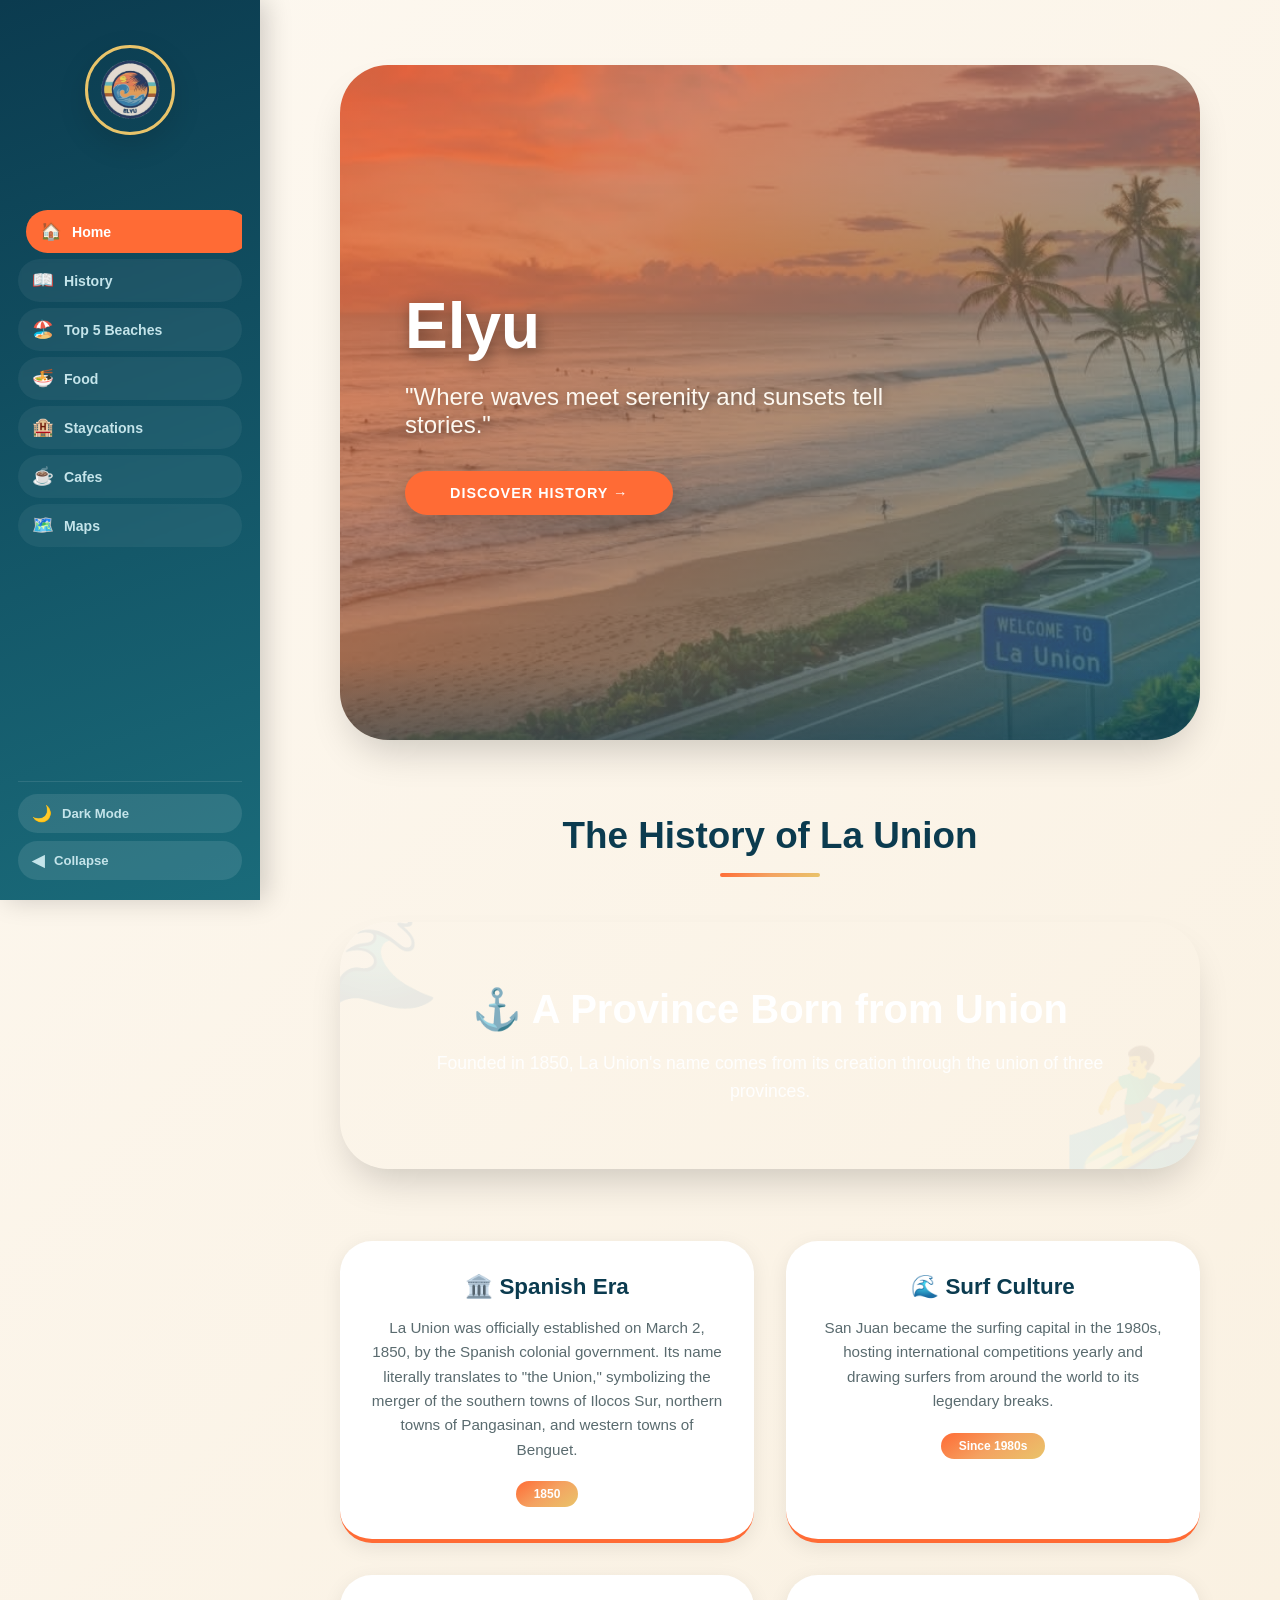
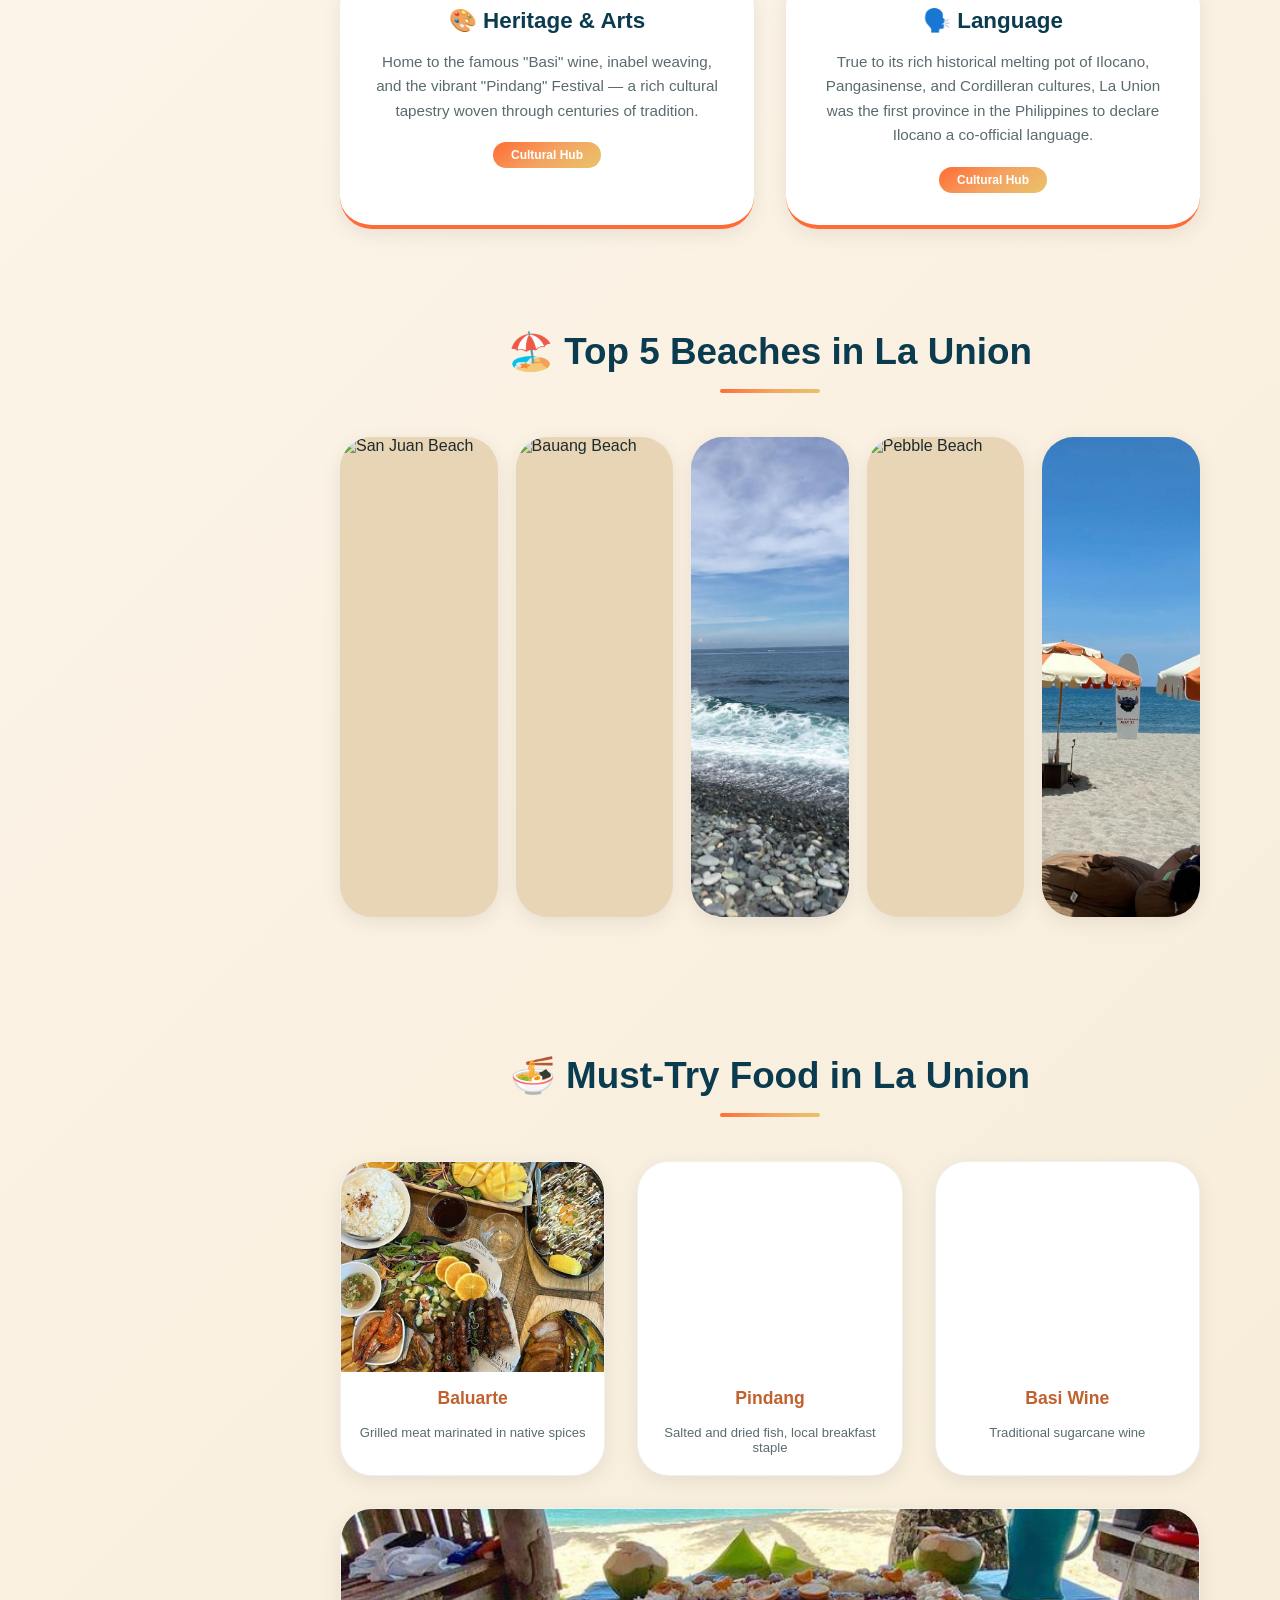
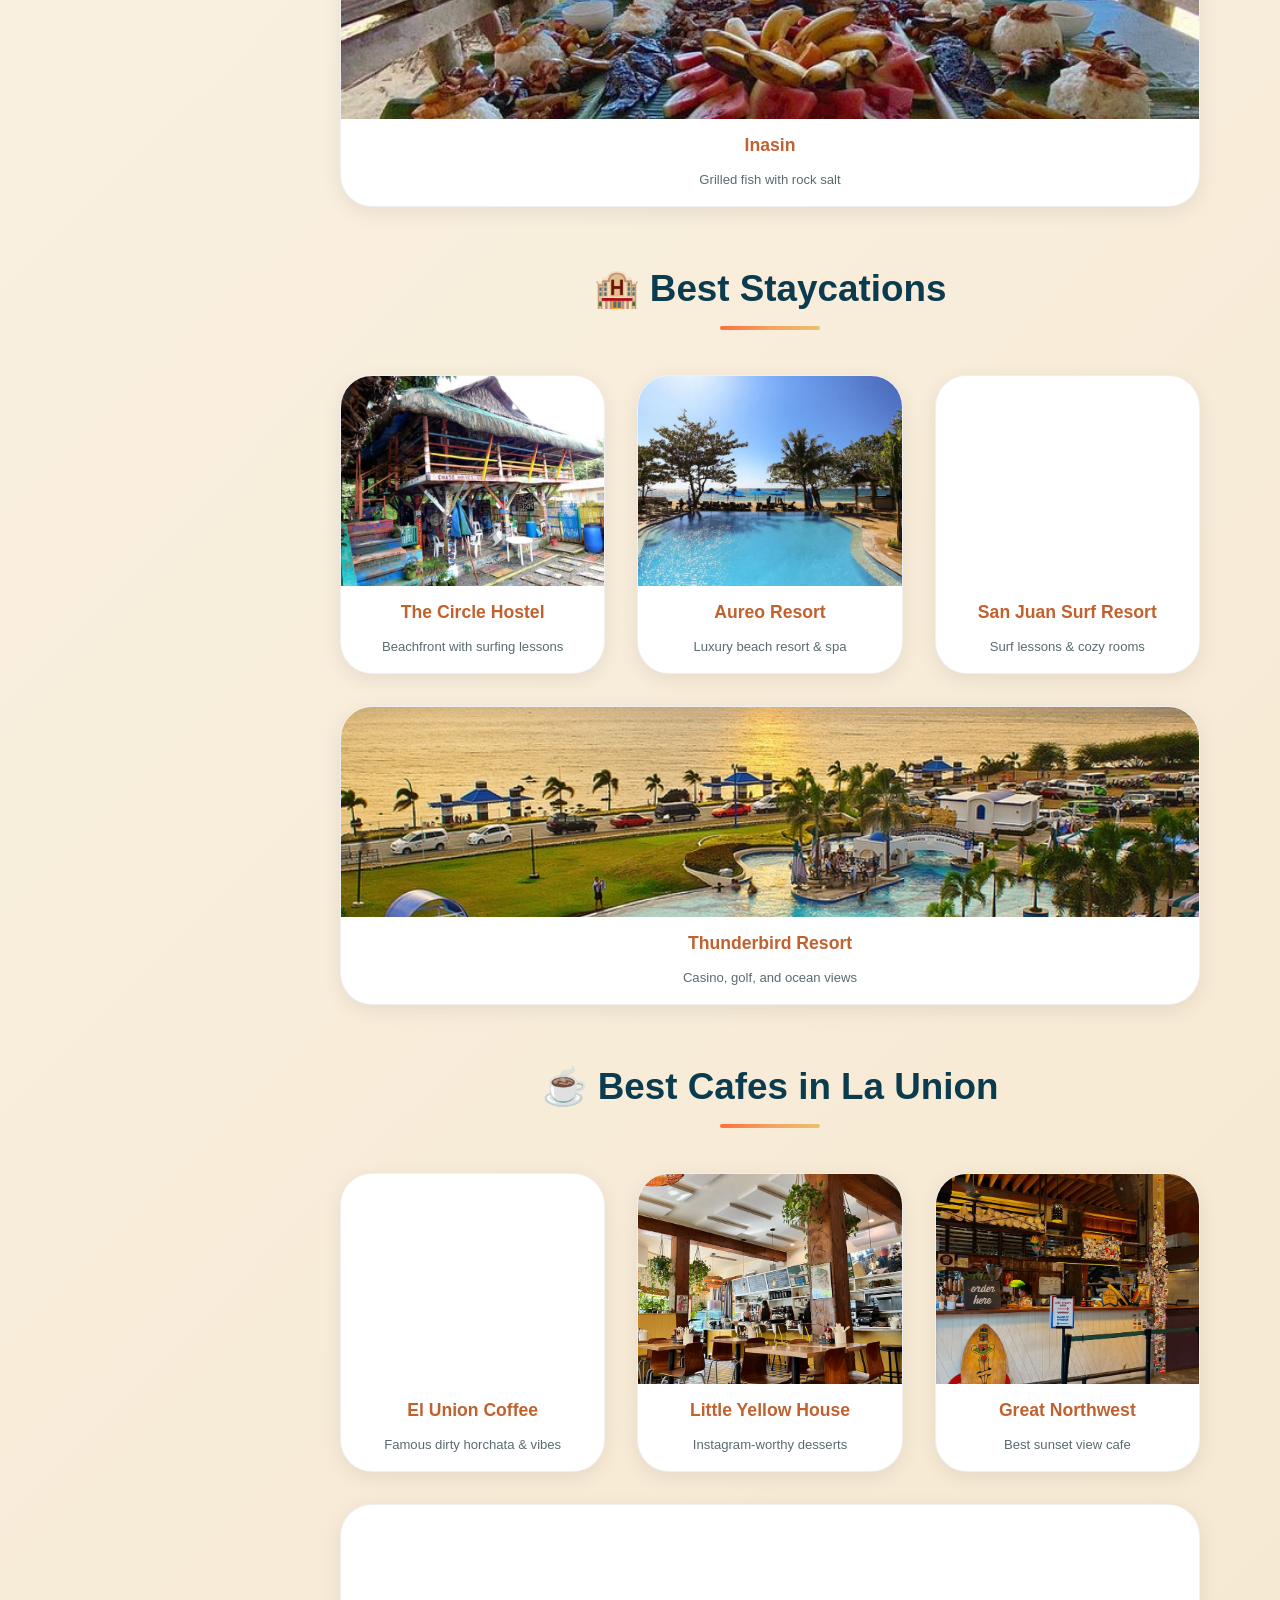
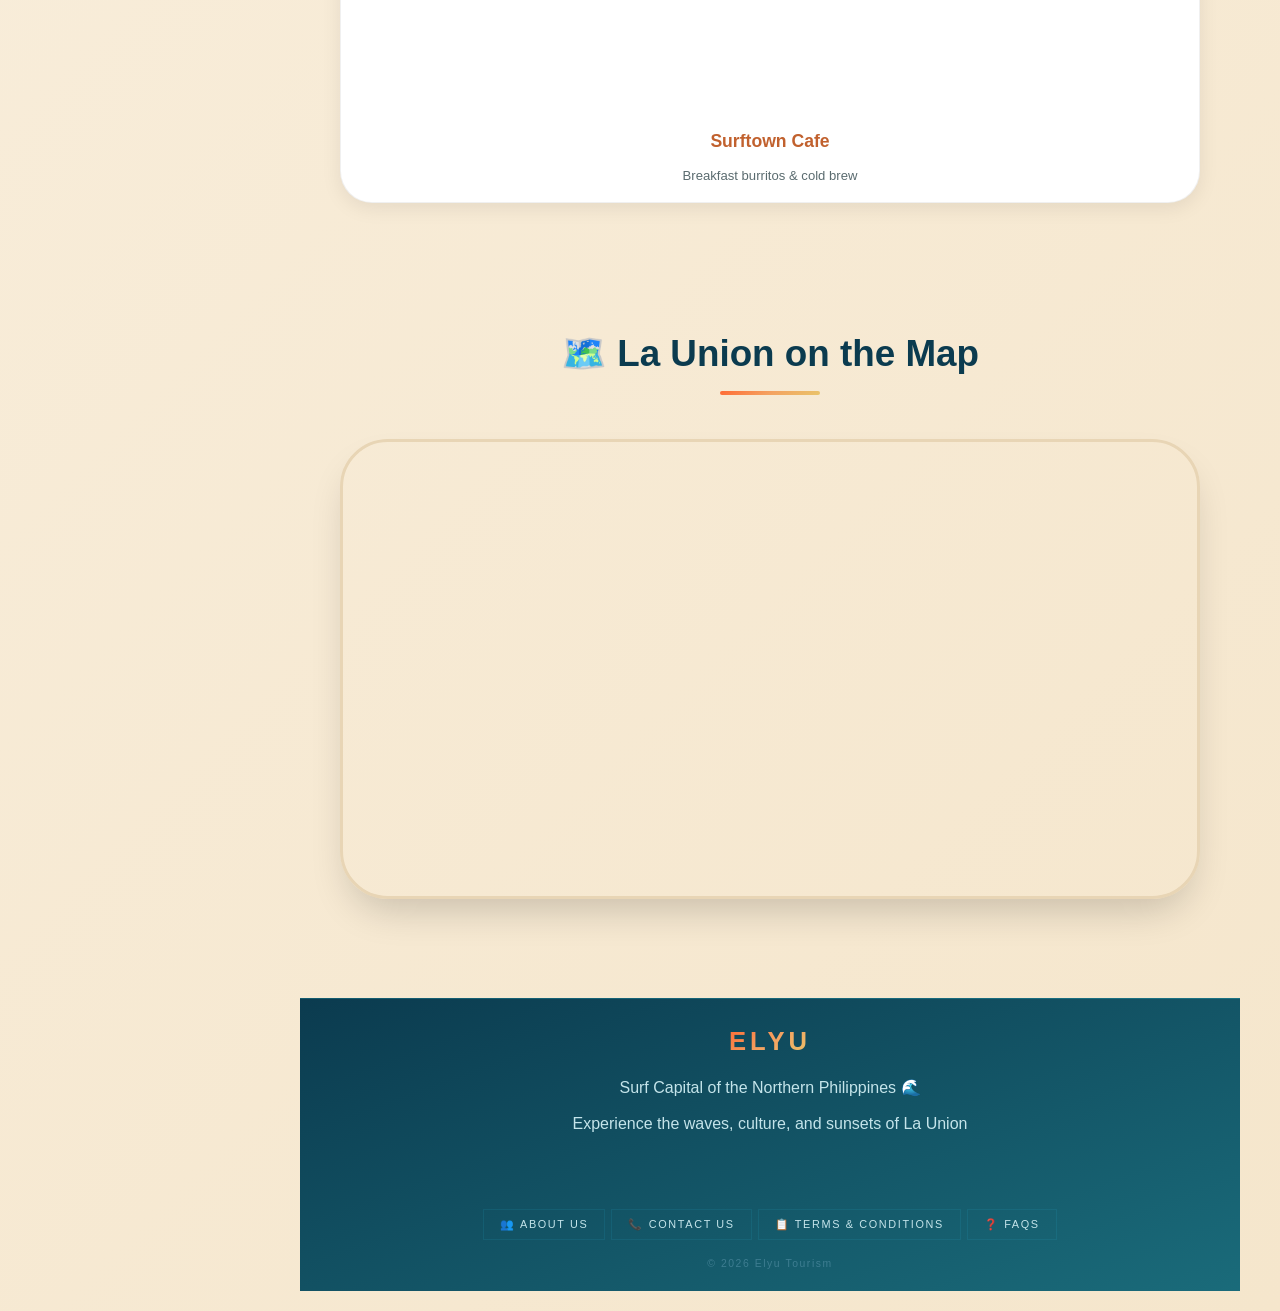
==== commit e063fb1c: "Update index.html" ====
--- a/index.html
+++ b/index.html
@@ -117,7 +117,7 @@
             <h2 class="section-title">🏖️ Top 5 Beaches in La Union</h2>
             <ul class="slides">
                 <li data-info="beaches" data-index="0">
-                    <img src="La Union 2024.jpg" alt="San Juan Beach">
+                    <img src="La-Union-2024.jpg" alt="San Juan Beach">
                     <div class="content">
                         <h3>San Juan Beach</h3>
                         <p>The Surfing Capital — perfect waves for beginners and pros.</p>
@@ -125,7 +125,7 @@
                     <button class="info-trigger" aria-label="More info">ℹ</button>
                 </li>
                 <li data-info="beaches" data-index="1">
-                    <img src="download (5).jpg" alt="Bauang Beach">
+                    <img src="download-(5).jpg" alt="Bauang Beach">
                     <div class="content">
                         <h3>Bauang Beach</h3>
                         <p>Calm waters, great for swimming and beach picnics.</p>
@@ -141,7 +141,7 @@
                     <button class="info-trigger" aria-label="More info">ℹ</button>
                 </li>
                 <li data-info="beaches" data-index="3">
-                    <img src="download (2).jpg" alt="Pebble Beach">
+                    <img src="download-(2).jpg" alt="Pebble Beach">
                     <div class="content">
                         <h3>Pebble Beach</h3>
                         <p>Unique pebble shoreline in Santo Domingo.</p>
@@ -169,12 +169,12 @@
                     <div class="desc">Grilled meat marinated in native spices</div>
                 </li>
                 <li class="gallery-card" data-info="food" data-index="1">
-                    <div class="img-holder" style="background-image: url('pindand f.jpg');"></div>
+                    <div class="img-holder" style="background-image: url('pindand-f.jpg');"></div>
                     <h3>Pindang</h3>
                     <div class="desc">Salted and dried fish, local breakfast staple</div>
                 </li>
                 <li class="gallery-card" data-info="food" data-index="2">
-                    <div class="img-holder" style="background-image: url('base wine.jpg');"></div>
+                    <div class="img-holder" style="background-image: url('base-wine.jpg');"></div>
                     <h3>Basi Wine</h3>
                     <div class="desc">Traditional sugarcane wine</div>
                 </li>
@@ -201,7 +201,7 @@
                     <div class="desc">Luxury beach resort & spa</div>
                 </li>
                 <li class="gallery-card" data-info="stays" data-index="2">
-                    <div class="img-holder" style="background-image: url('san juan.jpg');"></div>
+                    <div class="img-holder" style="background-image: url('san-juan.jpg');"></div>
                     <h3>San Juan Surf Resort</h3>
                     <div class="desc">Surf lessons & cozy rooms</div>
                 </li>
@@ -218,7 +218,7 @@
             <h2 class="section-title">☕ Best Cafes in La Union</h2>
             <ul class="gallery-list">
                 <li class="gallery-card" data-info="cafes" data-index="0">
-                    <div class="img-holder" style="background-image: url('El Union Coffee.jpg');"></div>
+                    <div class="img-holder" style="background-image: url('El-Union-Coffee.jpg');"></div>
                     <h3>El Union Coffee</h3>
                     <div class="desc">Famous dirty horchata & vibes</div>
                 </li>
@@ -233,7 +233,7 @@
                     <div class="desc">Best sunset view cafe</div>
                 </li>
                 <li class="gallery-card" data-info="cafes" data-index="3">
-                    <div class="img-holder" style="background-image: url('surf cafe.jpg');"></div>
+                    <div class="img-holder" style="background-image: url('surf-cafe.jpg');"></div>
                     <h3>Surftown Cafe</h3>
                     <div class="desc">Breakfast burritos & cold brew</div>
                 </li>
--- a/style.css
+++ b/style.css
@@ -544,18 +544,52 @@
     overflow: hidden;
 }
 
-body.dark-mode .story-hero 
-    /* Dark mode hero background - night time effect only */
+/* Dark mode: hero section — night-time background */
 body.dark-mode .hero {
-    background: linear-gradient(135deg, 
-                rgba(10, 10, 30, 0.85), 
-                rgba(30, 20, 50, 0.8),
-                rgba(0, 0, 0, 0.7)),
-                url('LAUNION.jpg');
+    background:
+        linear-gradient(
+            135deg,
+            rgba(10, 10, 30, 0.85),
+            rgba(30, 20, 50, 0.8),
+            rgba(0, 0, 0, 0.7)
+        ),
+        url('LAUNION.jpg');
     background-size: cover;
     background-position: center 30%;
     background-repeat: no-repeat;
 }
+
+body.dark-mode .hero::before {
+    display: none;
+}
+
+/* Dark mode: hero text glow */
+body.dark-mode .hero h1 {
+    color: #FFFFFF;
+    text-shadow:
+        0 0 10px rgba(255, 107, 53, 0.8),
+        0 0 20px rgba(255, 107, 53, 0.6),
+        2px 4px 15px rgba(0, 0, 0, 0.6);
+}
+
+body.dark-mode .hero p {
+    color: #FFE8C5;
+    text-shadow:
+        0 0 8px rgba(255, 107, 53, 0.5),
+        0 0 12px rgba(255, 179, 71, 0.3);
+}
+
+body.dark-mode .explore-btn {
+    background: linear-gradient(135deg, #FF6B35, #FF9F1C);
+    box-shadow: 0 8px 25px rgba(255, 107, 53, 0.4);
+}
+
+body.dark-mode .explore-btn:hover {
+    background: linear-gradient(135deg, #FF9F1C, #FF6B35);
+    box-shadow: 0 8px 30px rgba(255, 107, 53, 0.6);
+    transform: translateY(-3px);
+}
+
 
 .story-hero::before { content: '🏄‍♂️'; position: absolute; font-size: 8rem; opacity: 0.08; bottom: -20px; right: -20px; pointer-events: none; }
 .story-hero::after  { content: '🌊'; position: absolute; font-size: 6rem; opacity: 0.08; top: -20px; left: -20px; pointer-events: none; }
@@ -1497,3 +1531,15 @@
     .modal-actions .btn-ocean { width: 100%; text-align: center; justify-content: center; }
     .footer-tag { padding: 2rem 1.2rem; border-radius: 20px; flex-direction: column; gap: 1.5rem; text-align: center; }
 }
+/* Fix for mobile touch clicks */
+.slides li,
+.gallery-card,
+.info-trigger {
+    cursor: pointer;
+    -webkit-tap-highlight-color: transparent;
+}
+
+.slides li:active,
+.gallery-card:active {
+    opacity: 0.9;
+}
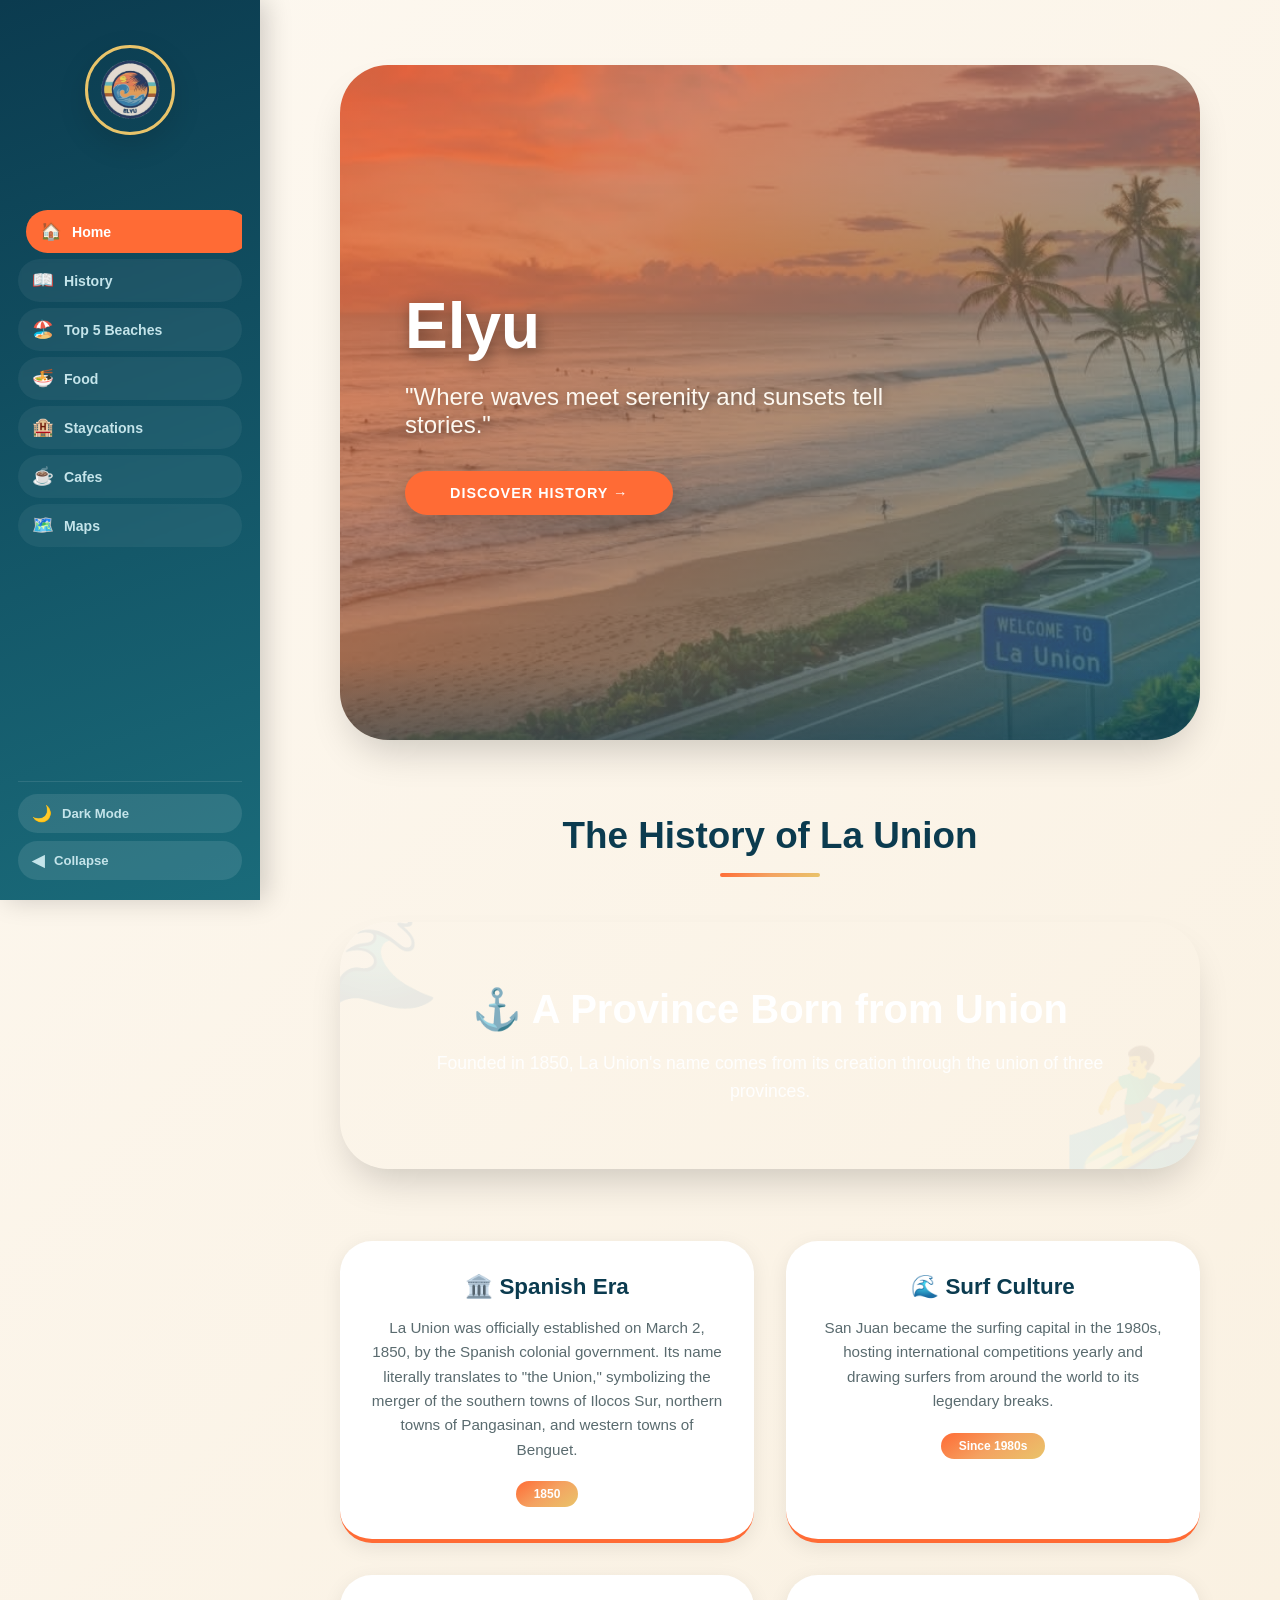
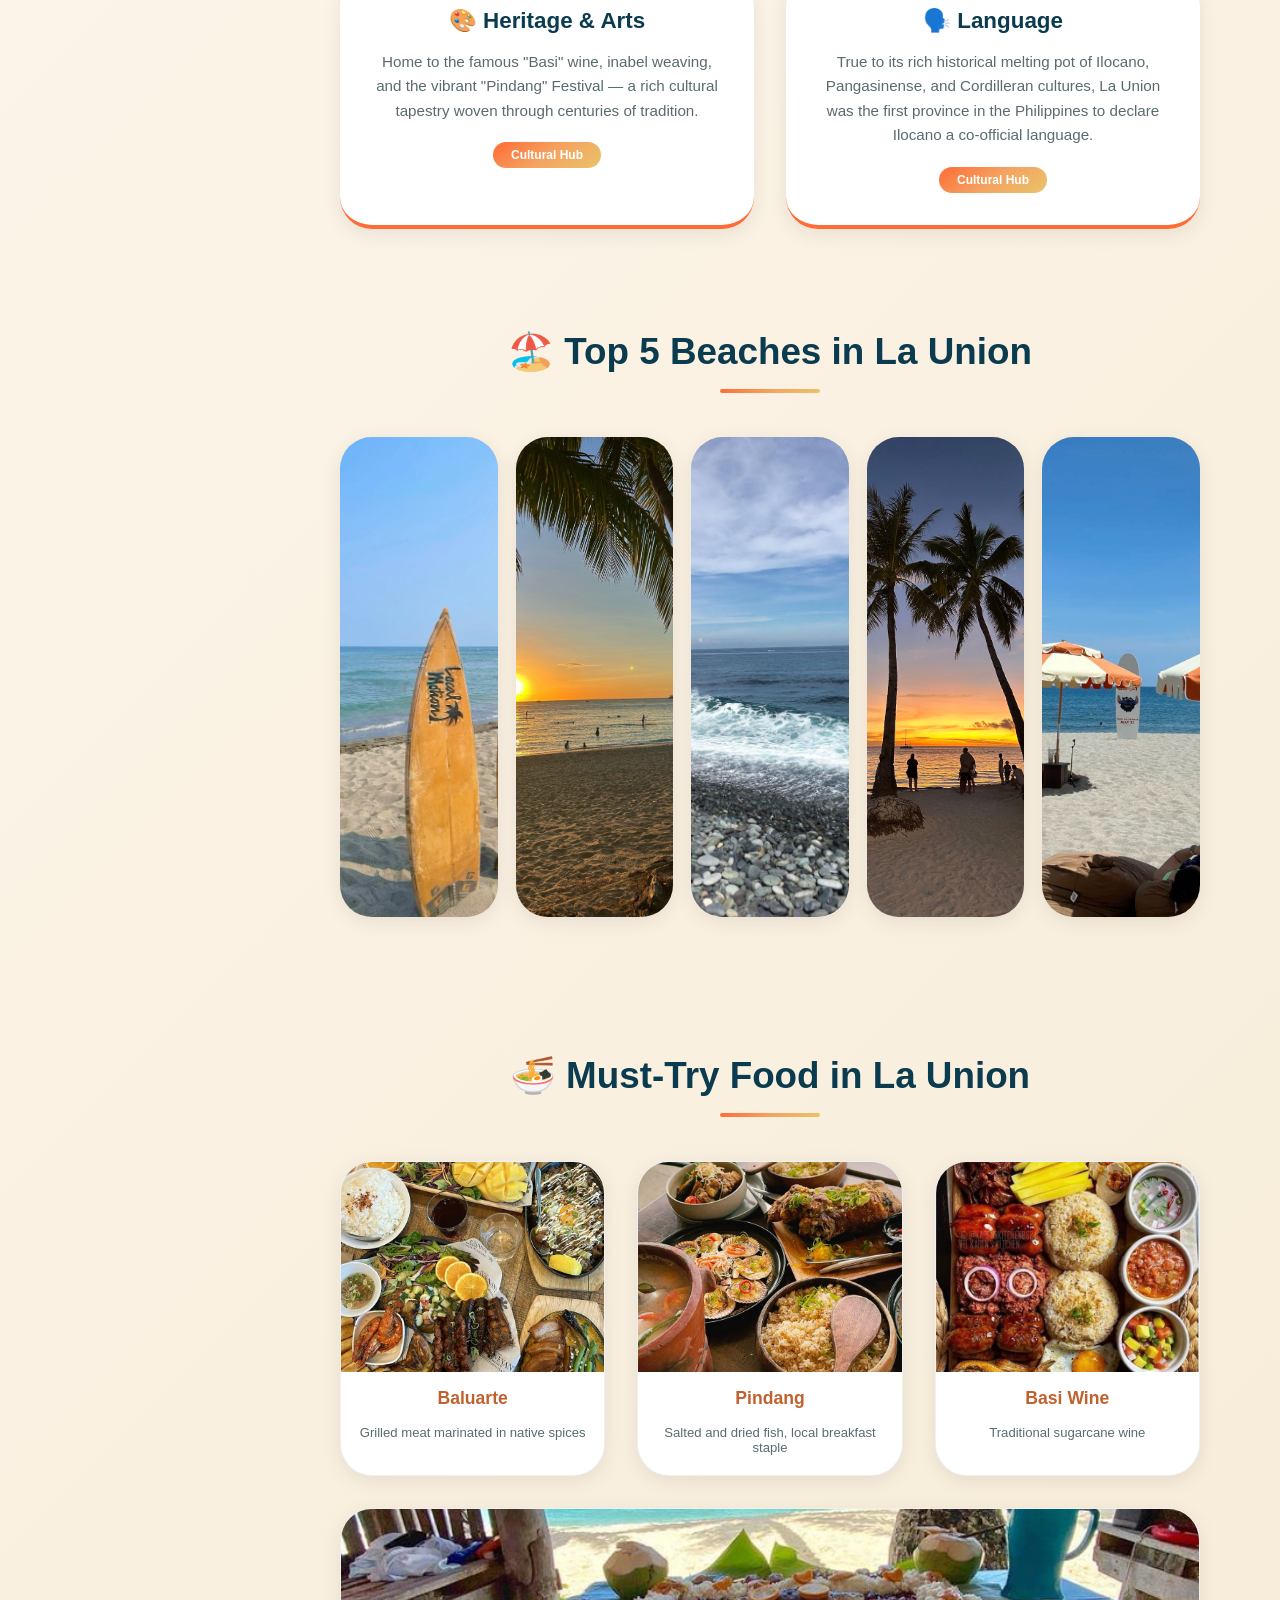
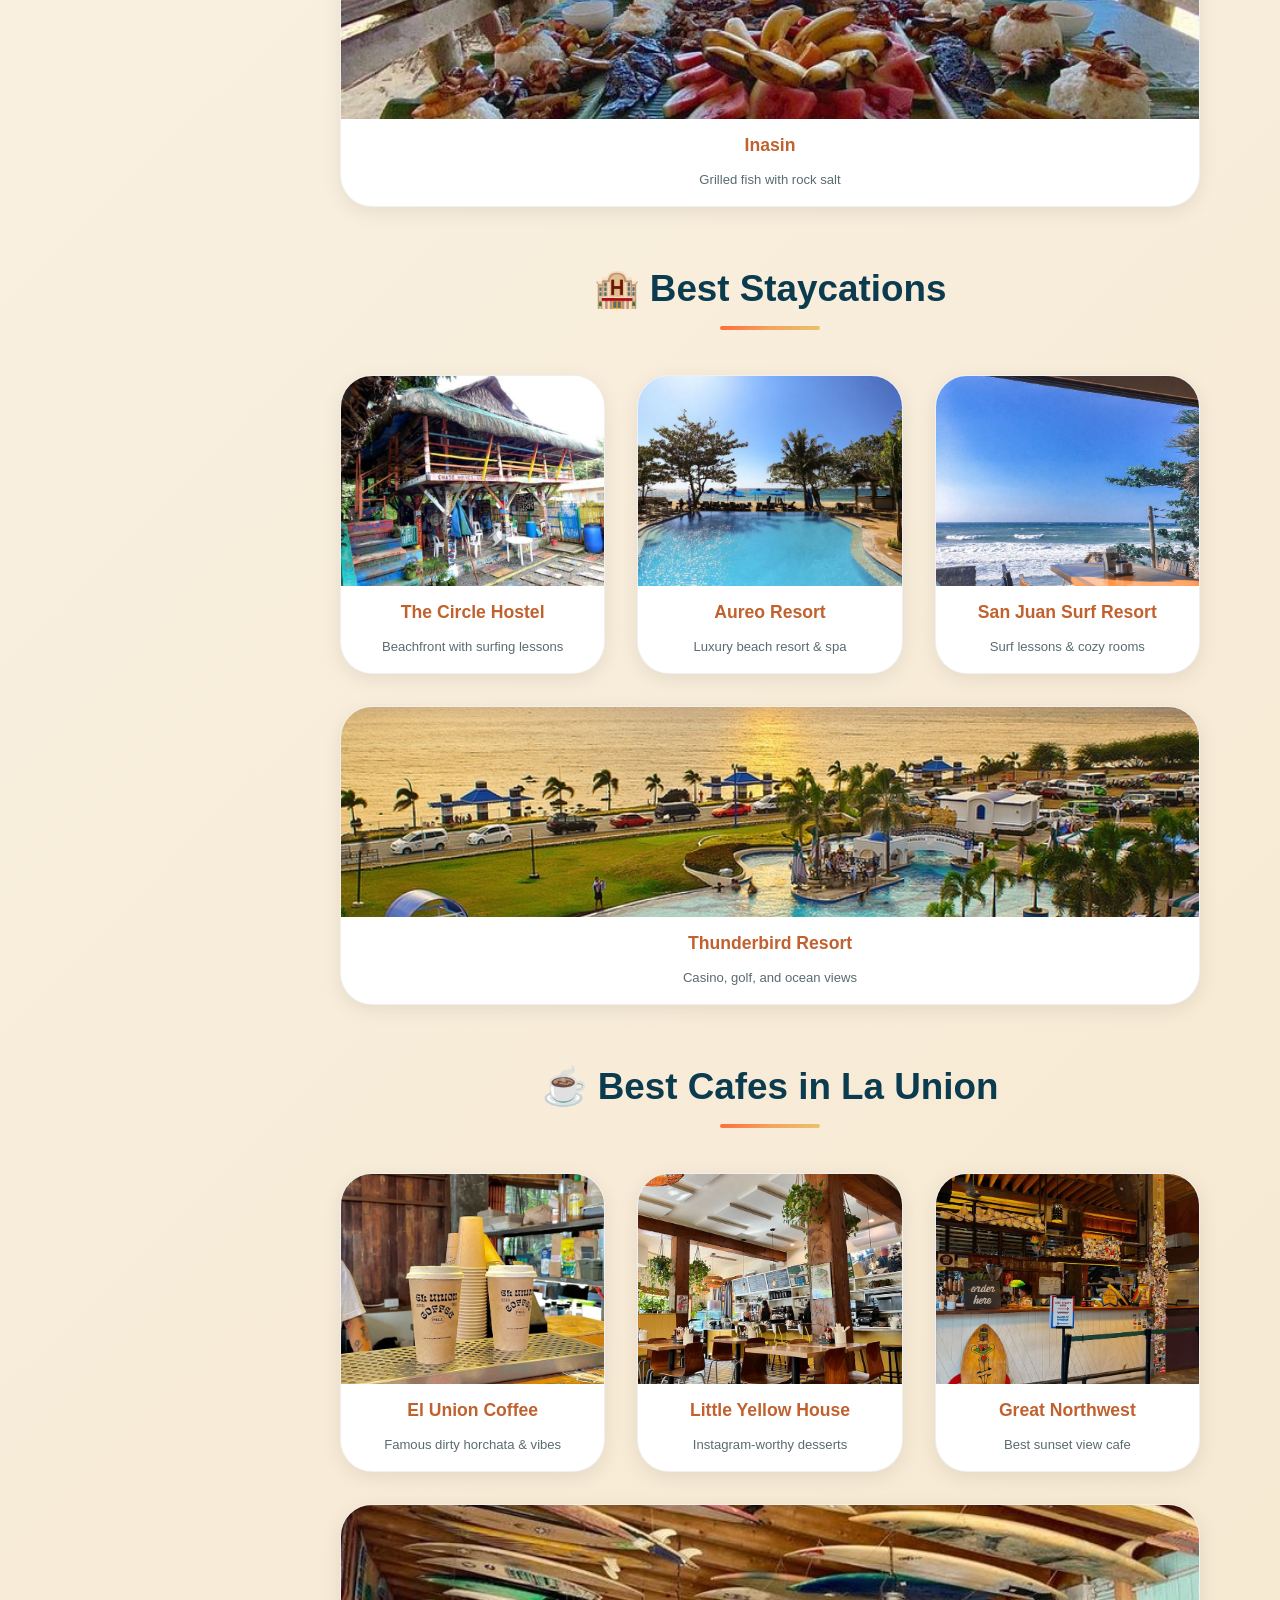
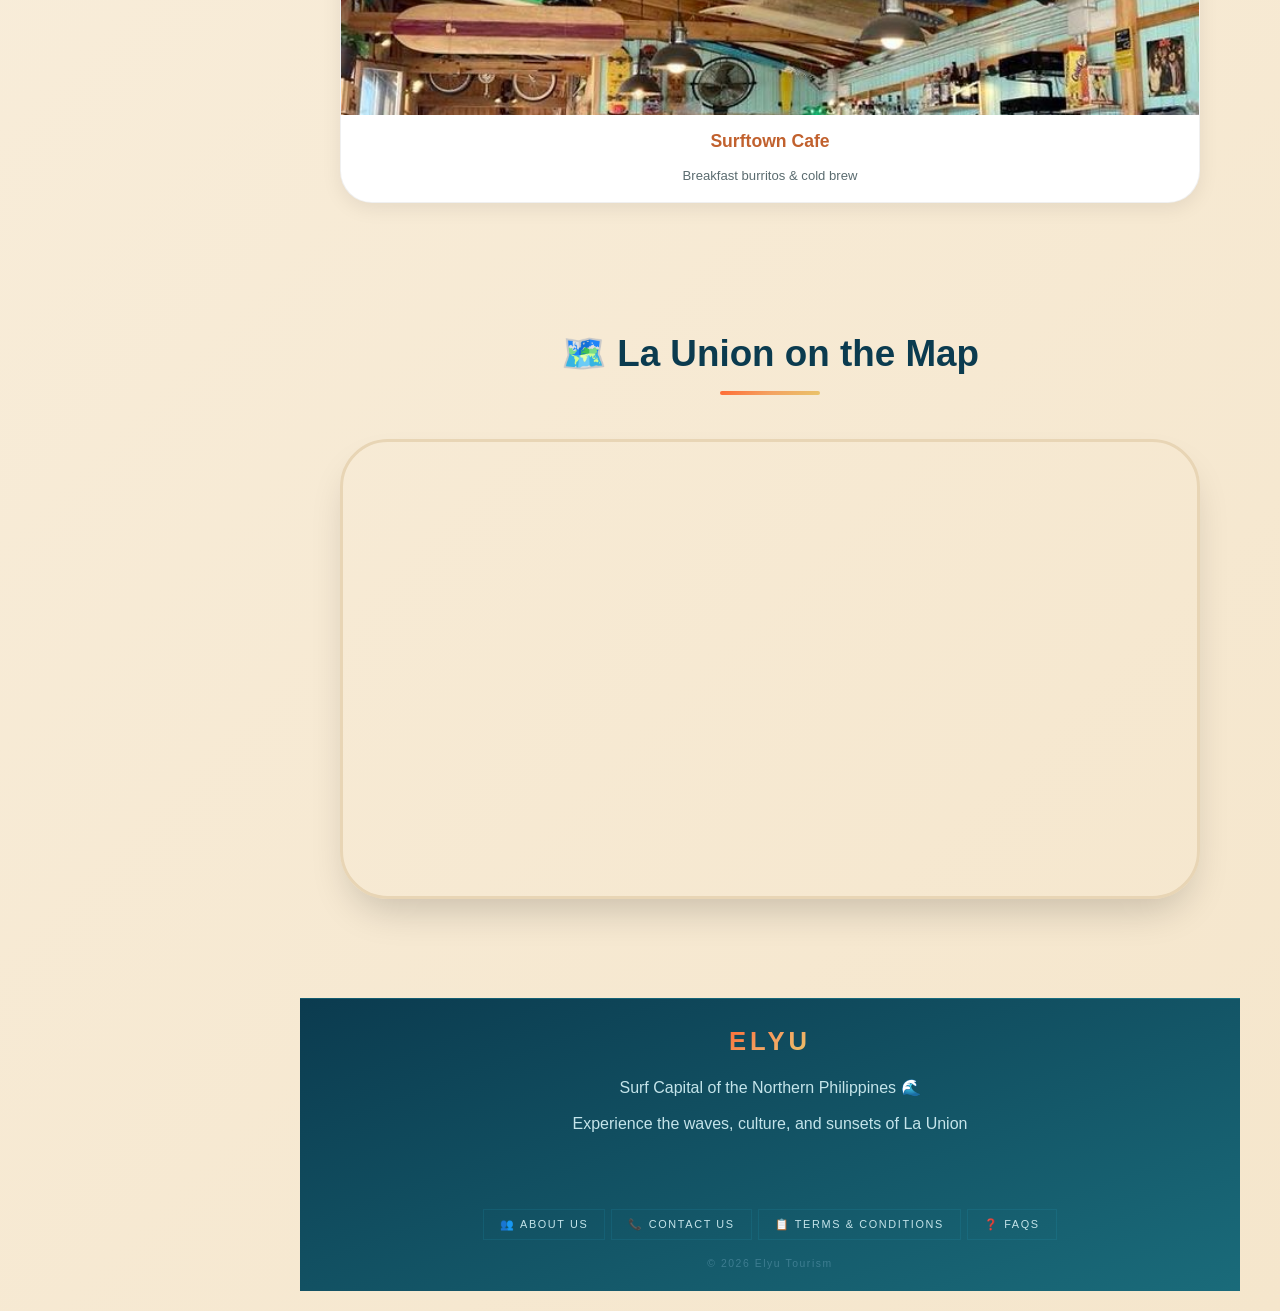
==== commit e9b9c0cd: "Update index.html" ====
--- a/index.html
+++ b/index.html
@@ -117,7 +117,7 @@
             <h2 class="section-title">🏖️ Top 5 Beaches in La Union</h2>
             <ul class="slides">
                 <li data-info="beaches" data-index="0">
-                    <img src="La-Union-2024.jpg" alt="San Juan Beach">
+                    <img src="La Union 2024.jpg" alt="San Juan Beach">
                     <div class="content">
                         <h3>San Juan Beach</h3>
                         <p>The Surfing Capital — perfect waves for beginners and pros.</p>
@@ -125,7 +125,7 @@
                     <button class="info-trigger" aria-label="More info">ℹ</button>
                 </li>
                 <li data-info="beaches" data-index="1">
-                    <img src="download-(5).jpg" alt="Bauang Beach">
+                    <img src="download (5).jpg" alt="Bauang Beach">
                     <div class="content">
                         <h3>Bauang Beach</h3>
                         <p>Calm waters, great for swimming and beach picnics.</p>
@@ -141,7 +141,7 @@
                     <button class="info-trigger" aria-label="More info">ℹ</button>
                 </li>
                 <li data-info="beaches" data-index="3">
-                    <img src="download-(2).jpg" alt="Pebble Beach">
+                    <img src="download (2).jpg" alt="Pebble Beach">
                     <div class="content">
                         <h3>Pebble Beach</h3>
                         <p>Unique pebble shoreline in Santo Domingo.</p>
@@ -169,12 +169,12 @@
                     <div class="desc">Grilled meat marinated in native spices</div>
                 </li>
                 <li class="gallery-card" data-info="food" data-index="1">
-                    <div class="img-holder" style="background-image: url('pindand-f.jpg');"></div>
+                    <div class="img-holder" style="background-image: url('pindand f.jpg');"></div>
                     <h3>Pindang</h3>
                     <div class="desc">Salted and dried fish, local breakfast staple</div>
                 </li>
                 <li class="gallery-card" data-info="food" data-index="2">
-                    <div class="img-holder" style="background-image: url('base-wine.jpg');"></div>
+                    <div class="img-holder" style="background-image: url('base wine.jpg');"></div>
                     <h3>Basi Wine</h3>
                     <div class="desc">Traditional sugarcane wine</div>
                 </li>
@@ -201,7 +201,7 @@
                     <div class="desc">Luxury beach resort & spa</div>
                 </li>
                 <li class="gallery-card" data-info="stays" data-index="2">
-                    <div class="img-holder" style="background-image: url('san-juan.jpg');"></div>
+                    <div class="img-holder" style="background-image: url('san juan.jpg');"></div>
                     <h3>San Juan Surf Resort</h3>
                     <div class="desc">Surf lessons & cozy rooms</div>
                 </li>
@@ -218,7 +218,7 @@
             <h2 class="section-title">☕ Best Cafes in La Union</h2>
             <ul class="gallery-list">
                 <li class="gallery-card" data-info="cafes" data-index="0">
-                    <div class="img-holder" style="background-image: url('El-Union-Coffee.jpg');"></div>
+                    <div class="img-holder" style="background-image: url('El Union Coffee.jpg');"></div>
                     <h3>El Union Coffee</h3>
                     <div class="desc">Famous dirty horchata & vibes</div>
                 </li>
@@ -233,7 +233,7 @@
                     <div class="desc">Best sunset view cafe</div>
                 </li>
                 <li class="gallery-card" data-info="cafes" data-index="3">
-                    <div class="img-holder" style="background-image: url('surf-cafe.jpg');"></div>
+                    <div class="img-holder" style="background-image: url('surf cafe.jpg');"></div>
                     <h3>Surftown Cafe</h3>
                     <div class="desc">Breakfast burritos & cold brew</div>
                 </li>
